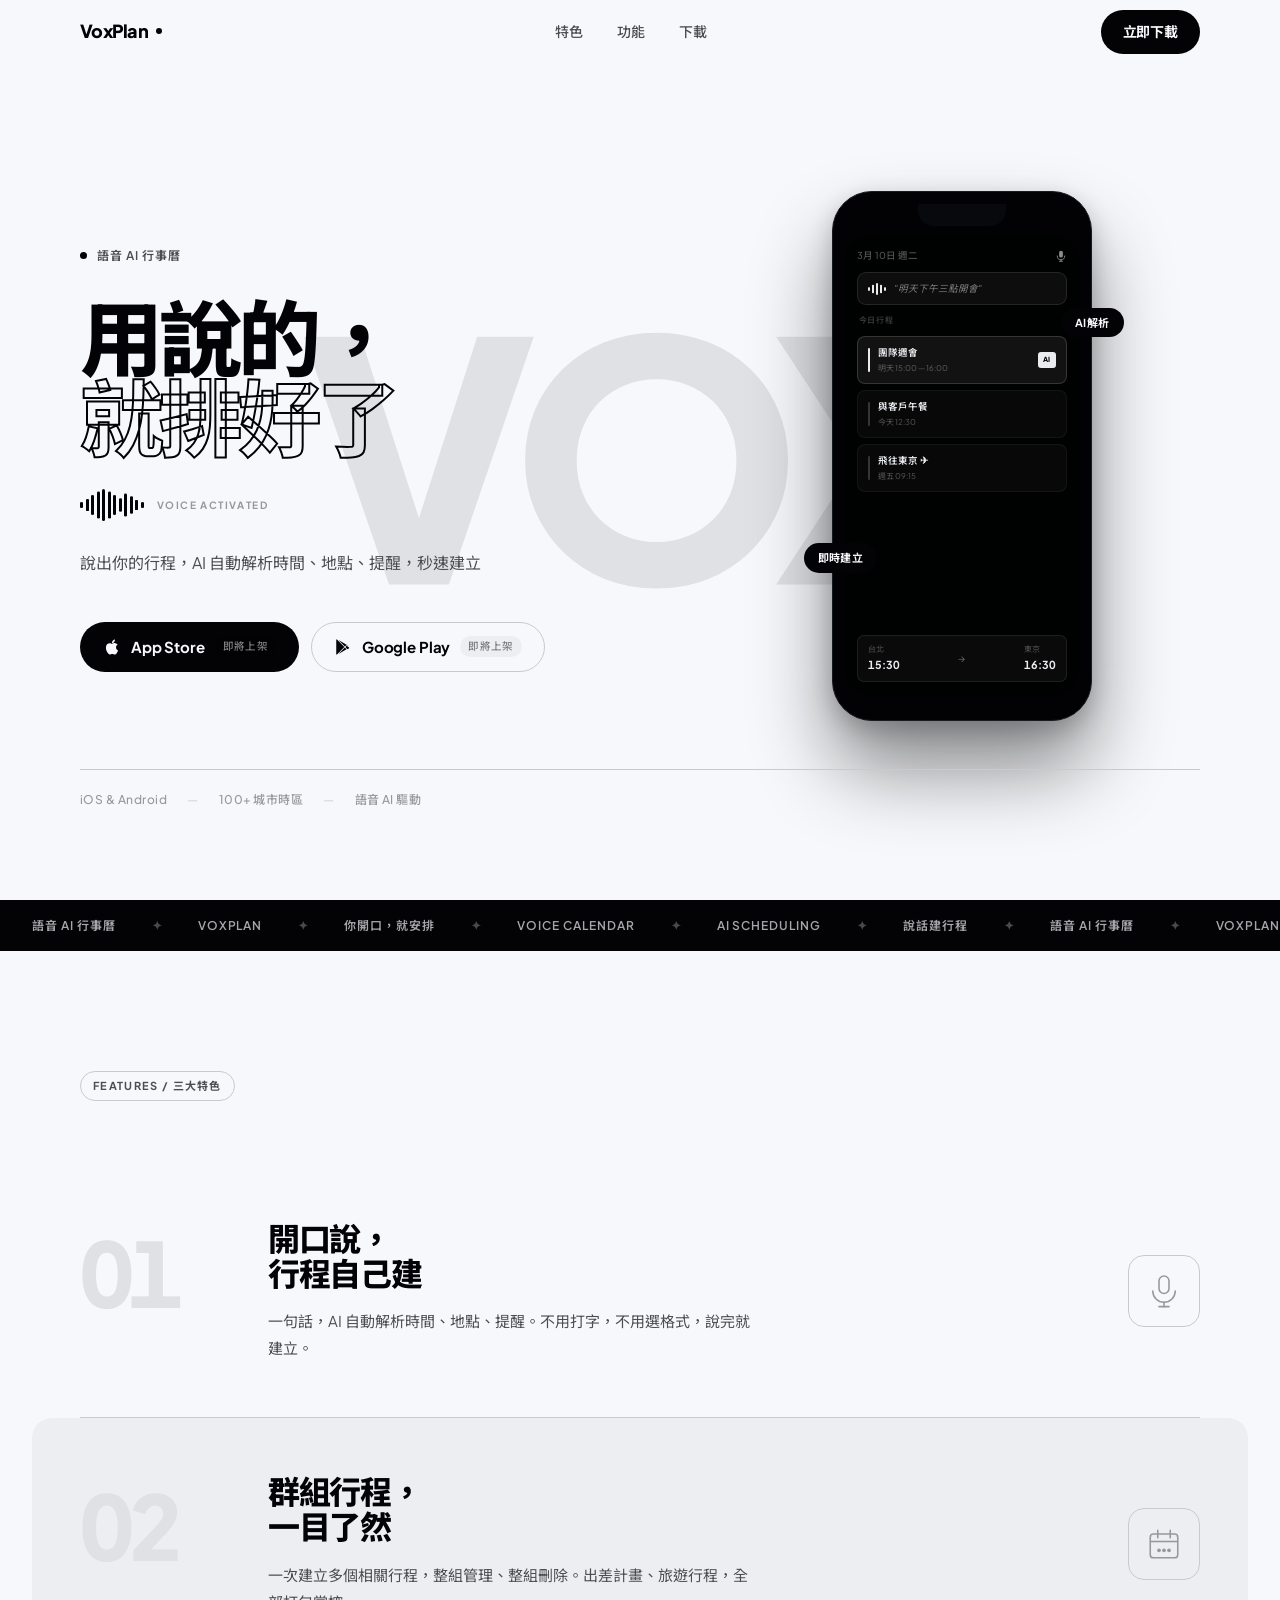
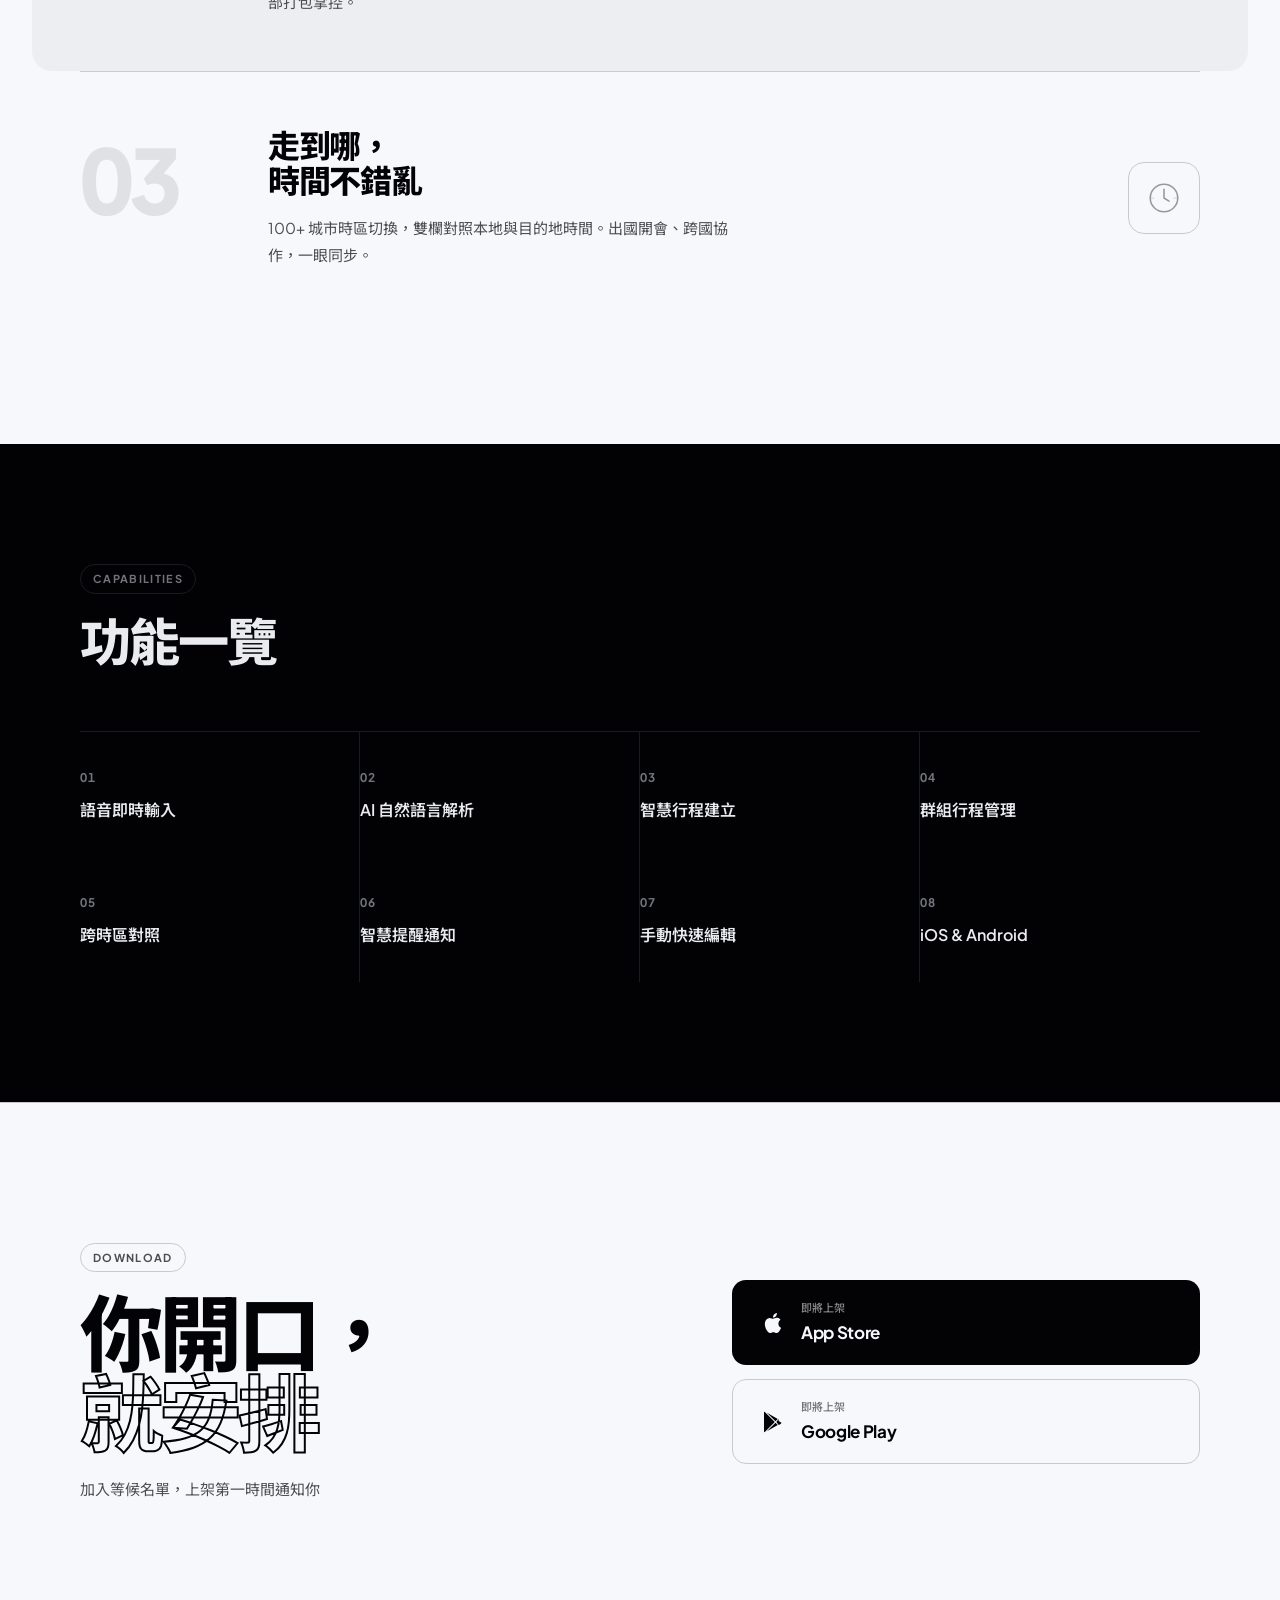
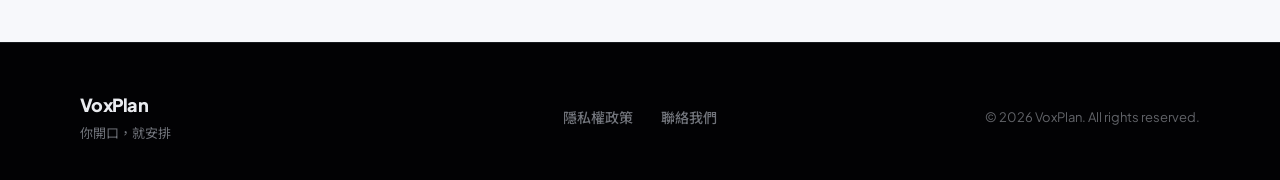
==== index.html @ ce0f4b5d "init: VoxPlan official website" ====
<!DOCTYPE html>
<html lang="zh-Hant">
<head>
  <meta charset="UTF-8">
  <meta name="viewport" content="width=device-width, initial-scale=1.0">
  <meta name="description" content="VoxPlan — 語音 AI 行事曆。說出你的行程，AI 自動解析時間、地點、提醒，秒速建立。支援群組行程管理與跨時區切換。">
  <meta name="keywords" content="AI 行事曆,語音行程,語音 AI,智能行事曆,說話建行程,時區行事曆,voice calendar app,AI calendar,speak to schedule,timezone calendar">
  <meta property="og:title" content="VoxPlan — 你開口，就安排">
  <meta property="og:description" content="說出你的行程，AI 自動解析、秒速建立">
  <meta property="og:type" content="website">
  <meta name="twitter:card" content="summary_large_image">
  <title>VoxPlan — 你開口，就安排</title>
  <link rel="preconnect" href="https://fonts.googleapis.com">
  <link rel="preconnect" href="https://fonts.gstatic.com" crossorigin>
  <link href="https://fonts.googleapis.com/css2?family=Plus+Jakarta+Sans:ital,wght@0,300;0,400;0,500;0,600;0,700;0,800;1,400&family=Noto+Sans+TC:wght@300;400;500;700;900&display=swap" rel="stylesheet">
  <link rel="stylesheet" href="css/style.css">
</head>
<body>

  <a href="#main-content" class="skip-link">跳至主要內容</a>

  <!-- Navigation -->
  <nav class="nav" id="nav" aria-label="主導航">
    <div class="nav__inner">
      <a href="#hero" class="nav__logo" aria-label="VoxPlan 首頁">
        <span class="nav__logo-text">VoxPlan</span>
        <span class="nav__logo-dot" aria-hidden="true"></span>
      </a>
      <ul class="nav__links" id="navLinks" role="list">
        <li><a href="#features" class="nav__link">特色</a></li>
        <li><a href="#overview" class="nav__link">功能</a></li>
        <li><a href="#download" class="nav__link">下載</a></li>
      </ul>
      <div class="nav__actions">
        <a href="#download" class="nav__cta">立即下載</a>
        <button class="nav__burger" id="navBurger" aria-label="開啟選單" aria-expanded="false" aria-controls="navLinks">
          <span></span><span></span>
        </button>
      </div>
    </div>
  </nav>

  <main id="main-content">

    <!-- ════════ HERO ════════ -->
    <section class="hero" id="hero">

      <!-- Oversized background text -->
      <p class="hero__bg-text" aria-hidden="true">VOX</p>

      <div class="hero__layout">

        <!-- Left column -->
        <div class="hero__left">
          <div class="hero__tag">
            <span class="hero__tag-pulse" aria-hidden="true"></span>
            語音 AI 行事曆
          </div>

          <h1 class="hero__headline">
            <span class="hero__hl-row">用說的，</span>
            <span class="hero__hl-row hero__hl-row--stroke">就排好了</span>
          </h1>

          <div class="hero__wave-row" aria-hidden="true">
            <div class="hero__wave">
              <span style="--h:.18"></span><span style="--h:.38"></span>
              <span style="--h:.62"></span><span style="--h:.85"></span>
              <span style="--h:1"></span><span style="--h:.85"></span>
              <span style="--h:.62"></span><span style="--h:.42"></span>
              <span style="--h:.72"></span><span style="--h:.55"></span>
              <span style="--h:.32"></span><span style="--h:.18"></span>
            </div>
            <span class="hero__wave-label">VOICE ACTIVATED</span>
          </div>

          <p class="hero__sub">說出你的行程，AI 自動解析時間、地點、提醒，秒速建立</p>

          <div class="hero__btns">
            <a href="#download" class="btn-dl btn-dl--fill">
              <svg width="18" height="18" viewBox="0 0 24 24" fill="currentColor" aria-hidden="true"><path d="M18.71 19.5c-.83 1.24-1.71 2.45-3.05 2.47-1.34.03-1.77-.79-3.29-.79-1.53 0-2 .77-3.27.82-1.31.05-2.3-1.32-3.14-2.53C4.25 17 2.94 12.45 4.7 9.39c.87-1.52 2.43-2.48 4.12-2.51 1.28-.02 2.5.87 3.29.87.78 0 2.26-1.07 3.8-.91.65.03 2.47.26 3.64 1.98-.09.06-2.17 1.28-2.15 3.81.03 3.02 2.65 4.03 2.68 4.04-.03.07-.42 1.44-1.38 2.83M13 3.5c.73-.83 1.94-1.46 2.94-1.5.13 1.17-.34 2.35-1.04 3.19-.69.85-1.83 1.51-2.95 1.42-.15-1.15.41-2.35 1.05-3.11z"/></svg>
              <span>App Store</span>
              <span class="btn-dl__soon">即將上架</span>
            </a>
            <a href="#download" class="btn-dl btn-dl--outline">
              <svg width="18" height="18" viewBox="0 0 24 24" fill="currentColor" aria-hidden="true"><path d="M3.609 1.814L13.792 12 3.61 22.186a.996.996 0 01-.61-.92V2.734a1 1 0 01.609-.92zm10.89 10.893l2.302 2.302-10.937 6.333 8.635-8.635zm3.199-1.67l1.984 1.149a1 1 0 010 1.728l-1.984 1.15L15.396 12l2.302-2.963zM5.864 2.658L16.8 8.99l-2.302 2.302-8.635-8.635z"/></svg>
              <span>Google Play</span>
              <span class="btn-dl__soon">即將上架</span>
            </a>
          </div>
        </div>

        <!-- Right column: Phone -->
        <div class="hero__right" aria-hidden="true">
          <div class="hero__phone-wrap">
            <div class="hero__phone">
              <div class="phone-notch"></div>
              <div class="phone-screen">
                <div class="app">
                  <div class="app__bar">
                    <span class="app__date">3月 10日 週二</span>
                    <span class="app__mic-icon">
                      <svg viewBox="0 0 16 16" fill="currentColor" width="12" height="12">
                        <rect x="5.5" y="1" width="5" height="9" rx="2.5"/>
                        <path d="M3 8a5 5 0 0010 0M8 13v2M6 15h4" stroke="currentColor" stroke-width="1.2" stroke-linecap="round" fill="none"/>
                      </svg>
                    </span>
                  </div>
                  <div class="app__voice">
                    <div class="app__mini-bars">
                      <span style="--h:.3"></span><span style="--h:.7"></span>
                      <span style="--h:1"></span><span style="--h:.7"></span>
                      <span style="--h:.3"></span>
                    </div>
                    <p class="app__transcript">"明天下午三點開會"</p>
                  </div>
                  <p class="app__section">今日行程</p>
                  <div class="app__events">
                    <div class="app__event app__event--active">
                      <div class="app__event-stripe"></div>
                      <div class="app__event-body">
                        <p class="app__event-name">團隊週會</p>
                        <p class="app__event-time">明天 15:00 — 16:00</p>
                      </div>
                      <span class="app__ai">AI</span>
                    </div>
                    <div class="app__event">
                      <div class="app__event-stripe app__event-stripe--dim"></div>
                      <div class="app__event-body">
                        <p class="app__event-name">與客戶午餐</p>
                        <p class="app__event-time">今天 12:30</p>
                      </div>
                    </div>
                    <div class="app__event">
                      <div class="app__event-stripe app__event-stripe--dim"></div>
                      <div class="app__event-body">
                        <p class="app__event-name">飛往東京 ✈</p>
                        <p class="app__event-time">週五 09:15</p>
                      </div>
                    </div>
                  </div>
                  <div class="app__tz">
                    <div class="app__tz-col">
                      <span class="app__tz-city">台北</span>
                      <span class="app__tz-time">15:30</span>
                    </div>
                    <span class="app__tz-sep">→</span>
                    <div class="app__tz-col">
                      <span class="app__tz-city">東京</span>
                      <span class="app__tz-time">16:30</span>
                    </div>
                  </div>
                </div>
              </div>
            </div>
            <!-- Floating label -->
            <div class="hero__float hero__float--1">AI解析</div>
            <div class="hero__float hero__float--2">即時建立</div>
          </div>
        </div>

      </div>

      <!-- Bottom info strip -->
      <div class="hero__strip">
        <span>iOS &amp; Android</span>
        <span class="hero__strip-div" aria-hidden="true">—</span>
        <span>100+ 城市時區</span>
        <span class="hero__strip-div" aria-hidden="true">—</span>
        <span>語音 AI 驅動</span>
      </div>

    </section>

    <!-- ════════ TICKER ════════ -->
    <div class="ticker" aria-hidden="true">
      <div class="ticker__track">
        <span>語音 AI 行事曆</span><span class="ticker__dot">✦</span>
        <span>VoxPlan</span><span class="ticker__dot">✦</span>
        <span>你開口，就安排</span><span class="ticker__dot">✦</span>
        <span>Voice Calendar</span><span class="ticker__dot">✦</span>
        <span>AI Scheduling</span><span class="ticker__dot">✦</span>
        <span>說話建行程</span><span class="ticker__dot">✦</span>
        <span>語音 AI 行事曆</span><span class="ticker__dot">✦</span>
        <span>VoxPlan</span><span class="ticker__dot">✦</span>
        <span>你開口，就安排</span><span class="ticker__dot">✦</span>
        <span>Voice Calendar</span><span class="ticker__dot">✦</span>
        <span>AI Scheduling</span><span class="ticker__dot">✦</span>
        <span>說話建行程</span><span class="ticker__dot">✦</span>
      </div>
    </div>

    <!-- ════════ FEATURES ════════ -->
    <section class="features" id="features">
      <div class="features__container">

        <div class="features__intro">
          <p class="label-tag">FEATURES / 三大特色</p>
        </div>

        <!-- Feature 01 -->
        <article class="feat" data-reveal>
          <div class="feat__num" aria-hidden="true">01</div>
          <div class="feat__content">
            <h3 class="feat__title">開口說，<br>行程自己建</h3>
            <p class="feat__desc">一句話，AI 自動解析時間、地點、提醒。不用打字，不用選格式，說完就建立。</p>
          </div>
          <div class="feat__visual" aria-hidden="true">
            <div class="feat__icon-wrap">
              <svg class="feat__icon" viewBox="0 0 64 64" fill="none">
                <rect x="24" y="8" width="16" height="28" rx="8" stroke="currentColor" stroke-width="2.5"/>
                <path d="M14 32c0 9.941 8.059 18 18 18s18-8.059 18-18" stroke="currentColor" stroke-width="2.5" stroke-linecap="round"/>
                <line x1="32" y1="50" x2="32" y2="57" stroke="currentColor" stroke-width="2.5" stroke-linecap="round"/>
                <line x1="24" y1="57" x2="40" y2="57" stroke="currentColor" stroke-width="2.5" stroke-linecap="round"/>
              </svg>
            </div>
          </div>
        </article>

        <div class="feat__divider" aria-hidden="true"></div>

        <!-- Feature 02 -->
        <article class="feat feat--alt" data-reveal>
          <div class="feat__num" aria-hidden="true">02</div>
          <div class="feat__content">
            <h3 class="feat__title">群組行程，<br>一目了然</h3>
            <p class="feat__desc">一次建立多個相關行程，整組管理、整組刪除。出差計畫、旅遊行程，全部打包掌控。</p>
          </div>
          <div class="feat__visual" aria-hidden="true">
            <div class="feat__icon-wrap">
              <svg class="feat__icon" viewBox="0 0 64 64" fill="none">
                <rect x="10" y="16" width="44" height="38" rx="5" stroke="currentColor" stroke-width="2.5"/>
                <path d="M10 28h44" stroke="currentColor" stroke-width="2.5"/>
                <path d="M22 10v12M42 10v12" stroke="currentColor" stroke-width="2.5" stroke-linecap="round"/>
                <circle cx="24" cy="42" r="3" fill="currentColor"/>
                <circle cx="32" cy="42" r="3" fill="currentColor"/>
                <circle cx="40" cy="42" r="3" fill="currentColor"/>
              </svg>
            </div>
          </div>
        </article>

        <div class="feat__divider" aria-hidden="true"></div>

        <!-- Feature 03 -->
        <article class="feat" data-reveal>
          <div class="feat__num" aria-hidden="true">03</div>
          <div class="feat__content">
            <h3 class="feat__title">走到哪，<br>時間不錯亂</h3>
            <p class="feat__desc">100+ 城市時區切換，雙欄對照本地與目的地時間。出國開會、跨國協作，一眼同步。</p>
          </div>
          <div class="feat__visual" aria-hidden="true">
            <div class="feat__icon-wrap">
              <svg class="feat__icon" viewBox="0 0 64 64" fill="none">
                <circle cx="32" cy="32" r="22" stroke="currentColor" stroke-width="2.5"/>
                <path d="M32 18v14l8 5" stroke="currentColor" stroke-width="2.5" stroke-linecap="round" stroke-linejoin="round"/>
                <path d="M10 32h6M48 32h6" stroke="currentColor" stroke-width="2" stroke-linecap="round" opacity="0.3"/>
              </svg>
            </div>
          </div>
        </article>

      </div>
    </section>

    <!-- ════════ OVERVIEW ════════ -->
    <section class="overview" id="overview">
      <div class="overview__container">
        <div class="overview__header">
          <p class="label-tag label-tag--light">CAPABILITIES</p>
          <h2 class="overview__title">功能一覽</h2>
        </div>
        <ul class="overview__grid" aria-label="VoxPlan 功能列表">
          <li class="ov-item" data-reveal>
            <span class="ov-item__num">01</span>
            <span class="ov-item__name">語音即時輸入</span>
          </li>
          <li class="ov-item" data-reveal>
            <span class="ov-item__num">02</span>
            <span class="ov-item__name">AI 自然語言解析</span>
          </li>
          <li class="ov-item" data-reveal>
            <span class="ov-item__num">03</span>
            <span class="ov-item__name">智慧行程建立</span>
          </li>
          <li class="ov-item" data-reveal>
            <span class="ov-item__num">04</span>
            <span class="ov-item__name">群組行程管理</span>
          </li>
          <li class="ov-item" data-reveal>
            <span class="ov-item__num">05</span>
            <span class="ov-item__name">跨時區對照</span>
          </li>
          <li class="ov-item" data-reveal>
            <span class="ov-item__num">06</span>
            <span class="ov-item__name">智慧提醒通知</span>
          </li>
          <li class="ov-item" data-reveal>
            <span class="ov-item__num">07</span>
            <span class="ov-item__name">手動快速編輯</span>
          </li>
          <li class="ov-item" data-reveal>
            <span class="ov-item__num">08</span>
            <span class="ov-item__name">iOS &amp; Android</span>
          </li>
        </ul>
      </div>
    </section>

    <!-- ════════ CTA / DOWNLOAD ════════ -->
    <section class="cta" id="download">
      <div class="cta__container">
        <div class="cta__headline-wrap">
          <p class="label-tag">DOWNLOAD</p>
          <h2 class="cta__headline">
            <span>你開口，</span>
            <span class="cta__headline--stroke">就安排</span>
          </h2>
          <p class="cta__sub">加入等候名單，上架第一時間通知你</p>
        </div>
        <div class="cta__actions">
          <a href="#" class="btn-store btn-store--black js-coming-soon" aria-label="App Store — 即將上架">
            <svg width="24" height="24" viewBox="0 0 24 24" fill="currentColor" aria-hidden="true"><path d="M18.71 19.5c-.83 1.24-1.71 2.45-3.05 2.47-1.34.03-1.77-.79-3.29-.79-1.53 0-2 .77-3.27.82-1.31.05-2.3-1.32-3.14-2.53C4.25 17 2.94 12.45 4.7 9.39c.87-1.52 2.43-2.48 4.12-2.51 1.28-.02 2.5.87 3.29.87.78 0 2.26-1.07 3.8-.91.65.03 2.47.26 3.64 1.98-.09.06-2.17 1.28-2.15 3.81.03 3.02 2.65 4.03 2.68 4.04-.03.07-.42 1.44-1.38 2.83M13 3.5c.73-.83 1.94-1.46 2.94-1.5.13 1.17-.34 2.35-1.04 3.19-.69.85-1.83 1.51-2.95 1.42-.15-1.15.41-2.35 1.05-3.11z"/></svg>
            <div>
              <div class="btn-store__sub">即將上架</div>
              <div class="btn-store__main">App Store</div>
            </div>
          </a>
          <a href="#" class="btn-store btn-store--outline js-coming-soon" aria-label="Google Play — 即將上架">
            <svg width="24" height="24" viewBox="0 0 24 24" fill="currentColor" aria-hidden="true"><path d="M3.609 1.814L13.792 12 3.61 22.186a.996.996 0 01-.61-.92V2.734a1 1 0 01.609-.92zm10.89 10.893l2.302 2.302-10.937 6.333 8.635-8.635zm3.199-1.67l1.984 1.149a1 1 0 010 1.728l-1.984 1.15L15.396 12l2.302-2.963zM5.864 2.658L16.8 8.99l-2.302 2.302-8.635-8.635z"/></svg>
            <div>
              <div class="btn-store__sub">即將上架</div>
              <div class="btn-store__main">Google Play</div>
            </div>
          </a>
        </div>
      </div>
    </section>

  </main>

  <!-- Footer -->
  <footer class="footer">
    <div class="footer__inner">
      <div class="footer__brand">
        <span class="footer__logo">VoxPlan</span>
        <span class="footer__tagline">你開口，就安排</span>
      </div>
      <nav class="footer__nav" aria-label="頁尾導覽">
        <a href="privacy.html">隱私權政策</a>
        <a href="mailto:enghuang100@gmail.com">聯絡我們</a>
      </nav>
      <p class="footer__copy">© 2026 VoxPlan. All rights reserved.</p>
    </div>
  </footer>

  <script src="js/main.js"></script>
</body>
</html>
---- css/style.css ----
/* ============================================================
   VoxPlan — style.css
   Direction: Black & White Editorial — Raw typographic impact
   Fonts: Plus Jakarta Sans + Noto Sans TC
   ============================================================ */

/* === RESET === */
*, *::before, *::after { box-sizing: border-box; margin: 0; padding: 0; }

/* === TOKENS === */
:root {
  --ink:        oklch(10% 0.008 265);
  --ink-muted:  oklch(42% 0.008 265);
  --ink-faint:  oklch(68% 0.006 265);
  --paper:      oklch(98% 0.004 265);
  --paper-2:    oklch(95% 0.005 265);
  --paper-3:    oklch(91% 0.006 265);
  --rule:       oklch(84% 0.006 265);

  /* Inverse (dark sections) */
  --dark:       oklch(9% 0.010 265);
  --dark-2:     oklch(14% 0.010 265);
  --dark-rule:  oklch(22% 0.010 265);
  --on-dark:    oklch(94% 0.005 265);
  --on-dark-m:  oklch(56% 0.010 265);

  --font: 'Plus Jakarta Sans', 'Noto Sans TC', -apple-system, sans-serif;
  --ease-out: cubic-bezier(0.16, 1, 0.3, 1);
  --ease-io:  cubic-bezier(0.65, 0, 0.35, 1);
  --container: 1120px;
}

/* === BASE === */
html { scroll-behavior: smooth; -webkit-text-size-adjust: 100%; }

body {
  font-family: var(--font);
  background: var(--paper);
  color: var(--ink);
  line-height: 1.6;
  overflow-x: hidden;
  -webkit-font-smoothing: antialiased;
}

/* === SKIP LINK === */
.skip-link {
  position: absolute; top: -100%; left: 16px; z-index: 9999;
  background: var(--ink); color: var(--paper);
  padding: 10px 20px; border-radius: 4px;
  font-size: .875rem; font-weight: 600; text-decoration: none;
  transition: top .2s var(--ease-out);
}
.skip-link:focus { top: 16px; }

:focus-visible { outline: 2px solid var(--ink); outline-offset: 3px; border-radius: 2px; }

/* === LABEL TAG === */
.label-tag {
  display: inline-block;
  font-size: .6875rem;
  font-weight: 700;
  letter-spacing: .12em;
  text-transform: uppercase;
  color: var(--ink-muted);
  border: 1px solid var(--rule);
  padding: 5px 12px;
  border-radius: 100px;
}
.label-tag--light {
  color: var(--on-dark-m);
  border-color: var(--dark-rule);
}

/* ════════════════════════════════════
   NAV
   ════════════════════════════════════ */
.nav {
  position: fixed;
  inset: 0 0 auto 0;
  z-index: 100;
  height: 64px;
  display: flex;
  align-items: center;
  padding: 0 40px;
  background: color-mix(in oklch, var(--paper) 92%, transparent);
  backdrop-filter: blur(16px);
  -webkit-backdrop-filter: blur(16px);
  border-bottom: 1px solid transparent;
  transition: border-color .3s var(--ease-out);
}
.nav.scrolled { border-bottom-color: var(--rule); }

.nav__inner {
  max-width: var(--container);
  width: 100%; margin: 0 auto;
  display: flex;
  align-items: center;
  justify-content: space-between;
}

.nav__logo {
  display: flex; align-items: center; gap: 8px;
  text-decoration: none;
}
.nav__logo-text {
  font-size: 1.125rem;
  font-weight: 800;
  letter-spacing: -.04em;
  color: var(--ink);
}
.nav__logo-dot {
  width: 6px; height: 6px;
  border-radius: 50%;
  background: var(--ink);
  animation: blink 2.8s var(--ease-io) infinite;
}
@keyframes blink {
  0%,100% { opacity: 1; transform: scale(1); }
  50%      { opacity: .3; transform: scale(.6); }
}

.nav__links {
  display: flex; list-style: none; gap: 2px;
}
.nav__link {
  font-size: .875rem; font-weight: 500;
  color: var(--ink-muted);
  text-decoration: none;
  padding: 8px 16px; min-height: 44px;
  display: flex; align-items: center;
  border-radius: 100px;
  transition: color .15s, background .15s;
}
.nav__link:hover { color: var(--ink); background: var(--paper-2); }

.nav__actions { display: flex; align-items: center; gap: 10px; }

.nav__cta {
  font-size: .875rem; font-weight: 700;
  color: var(--paper); background: var(--ink);
  text-decoration: none;
  padding: 10px 22px; min-height: 44px;
  display: flex; align-items: center;
  border-radius: 100px;
  transition: opacity .15s, transform .15s var(--ease-out);
  letter-spacing: -.01em;
}
.nav__cta:hover { opacity: .8; transform: translateY(-1px); }

.nav__burger {
  display: none;
  flex-direction: column; gap: 6px;
  background: none; border: none; cursor: pointer;
  padding: 10px; min-width: 44px; min-height: 44px;
  align-items: center; justify-content: center;
  border-radius: 8px;
}
.nav__burger span {
  display: block;
  width: 22px; height: 1.5px;
  background: var(--ink); border-radius: 2px;
  transition: transform .3s var(--ease-out), opacity .2s;
}
.nav__burger.open span:nth-child(1) { transform: translateY(3.75px) rotate(45deg); }
.nav__burger.open span:nth-child(2) { transform: translateY(-3.75px) rotate(-45deg); }

/* ════════════════════════════════════
   HERO
   ════════════════════════════════════ */
.hero {
  min-height: 100svh;
  padding: 120px 40px 0;
  background: var(--paper);
  position: relative;
  overflow: hidden;
  display: flex;
  flex-direction: column;
  justify-content: center;
}

/* Oversized BG text */
.hero__bg-text {
  position: absolute;
  top: 50%; left: 50%;
  transform: translate(-50%, -50%);
  font-size: clamp(180px, 26vw, 340px);
  font-weight: 800;
  letter-spacing: -.06em;
  color: var(--paper-3);
  pointer-events: none;
  user-select: none;
  line-height: 1;
  white-space: nowrap;
}

.hero__layout {
  max-width: var(--container);
  width: 100%; margin: 0 auto;
  display: grid;
  grid-template-columns: 55fr 45fr;
  gap: 60px;
  align-items: center;
  position: relative;
  z-index: 1;
}

/* Left */
.hero__tag {
  display: inline-flex; align-items: center; gap: 10px;
  font-size: .75rem; font-weight: 600;
  letter-spacing: .08em; text-transform: uppercase;
  color: var(--ink-muted);
  margin-bottom: 32px;
}
.hero__tag-pulse {
  width: 7px; height: 7px; border-radius: 50%;
  background: var(--ink);
  animation: blink 2.4s var(--ease-io) infinite;
}

.hero__headline {
  display: flex;
  flex-direction: column;
  font-size: clamp(3.5rem, 6.5vw, 7rem);
  font-weight: 800;
  letter-spacing: -.05em;
  line-height: .96;
  margin-bottom: 32px;
}

.hero__hl-row { display: block; color: var(--ink); }
.hero__hl-row--stroke {
  color: transparent;
  -webkit-text-stroke: 2px var(--ink);
}

.hero__wave-row {
  display: flex; align-items: center; gap: 14px;
  margin-bottom: 28px;
}
.hero__wave {
  display: flex; align-items: center; gap: 3px;
  height: 32px;
}
.hero__wave span {
  display: block;
  width: 2.5px; height: 32px;
  background: var(--ink);
  border-radius: 100px;
  transform: scaleY(var(--h, .3));
  animation: wavePulse 1.8s var(--ease-io) infinite;
  animation-delay: calc(var(--h, 0) * 150ms + var(--i, 0) * 60ms);
}
@keyframes wavePulse {
  0%,100% { transform: scaleY(var(--h, .3)); opacity: .35; }
  50%      { transform: scaleY(1);           opacity: 1;   }
}
.hero__wave-label {
  font-size: .625rem; font-weight: 700;
  letter-spacing: .14em; text-transform: uppercase;
  color: var(--ink-faint);
  white-space: nowrap;
}

.hero__sub {
  font-size: 1rem; line-height: 1.8;
  color: var(--ink-muted);
  max-width: 38ch;
  margin-bottom: 44px;
}

.hero__btns { display: flex; flex-wrap: wrap; gap: 12px; }

/* Download buttons (hero) */
.btn-dl {
  display: inline-flex; align-items: center; gap: 10px;
  text-decoration: none;
  font-weight: 700; font-size: .9375rem;
  padding: 12px 22px; min-height: 50px;
  border-radius: 100px;
  border: 1.5px solid transparent;
  transition: transform .15s var(--ease-out), opacity .15s;
  letter-spacing: -.01em;
}
.btn-dl--fill {
  background: var(--ink); color: var(--paper);
}
.btn-dl--fill:hover { opacity: .82; transform: translateY(-2px); }
.btn-dl--outline {
  background: transparent; color: var(--ink);
  border-color: var(--rule);
}
.btn-dl--outline:hover { background: var(--paper-2); transform: translateY(-2px); }
.btn-dl__soon {
  font-size: .6563rem; font-weight: 500;
  opacity: .5; letter-spacing: .03em;
  background: oklch(0 0 0 / .08);
  padding: 2px 8px; border-radius: 100px;
}

/* Right: Phone */
.hero__right {
  display: flex; justify-content: center; align-items: center;
}
.hero__phone-wrap {
  position: relative;
  display: inline-flex;
  animation: floatPhone 5s var(--ease-io) infinite alternate;
}
@keyframes floatPhone {
  from { transform: translateY(0) rotate(2deg); }
  to   { transform: translateY(-14px) rotate(3.5deg); }
}
.hero__phone {
  width: 260px; height: 530px;
  background: var(--dark);
  border-radius: 40px;
  padding: 12px;
  border: 1px solid var(--dark-rule);
  box-shadow:
    0 48px 80px oklch(0% 0 0 / .45),
    0 8px 24px oklch(0% 0 0 / .2);
}
.phone-notch {
  width: 88px; height: 22px;
  background: var(--dark-2);
  border-radius: 0 0 16px 16px;
  margin: 0 auto 8px;
}
.phone-screen {
  background: oklch(6% 0.008 265);
  border-radius: 28px;
  height: calc(100% - 42px);
  overflow: hidden;
}

/* App UI */
.app {
  padding: 14px 12px;
  display: flex; flex-direction: column; gap: 9px;
  height: 100%;
}
.app__bar {
  display: flex; justify-content: space-between; align-items: center;
}
.app__date { font-size: .5938rem; color: oklch(94% .005 265 / .35); font-weight: 500; }
.app__mic-icon { color: var(--on-dark); opacity: .6; display: flex; }

.app__voice {
  background: oklch(100% 0 0 / .05);
  border: 1px solid oklch(100% 0 0 / .1);
  border-radius: 9px;
  padding: 8px 10px;
  display: flex; align-items: center; gap: 8px;
}
.app__mini-bars {
  display: flex; align-items: center; gap: 2px;
  flex-shrink: 0;
}
.app__mini-bars span {
  display: block; width: 2px; height: 12px; border-radius: 2px;
  background: var(--on-dark);
  transform: scaleY(var(--h, .3));
  animation: wavePulse 1.8s var(--ease-io) infinite;
  animation-delay: calc(var(--h, 0) * 160ms);
}
.app__transcript { font-size: .5938rem; color: oklch(94% .005 265 / .5); font-style: italic; }

.app__section {
  font-size: .5rem; font-weight: 700;
  letter-spacing: .1em; text-transform: uppercase;
  color: oklch(94% .005 265 / .22);
  padding-left: 2px;
}
.app__events { display: flex; flex-direction: column; gap: 6px; flex: 1; }
.app__event {
  display: flex; align-items: center; gap: 8px;
  background: oklch(100% 0 0 / .03);
  border: 1px solid oklch(100% 0 0 / .05);
  border-radius: 8px;
  padding: 8px 10px;
}
.app__event--active {
  background: oklch(100% 0 0 / .07);
  border-color: oklch(100% 0 0 / .15);
}
.app__event-stripe { width: 2px; height: 24px; background: var(--on-dark); border-radius: 2px; flex-shrink: 0; }
.app__event-stripe--dim { background: oklch(94% 0 0 / .2); }
.app__event-body { flex: 1; min-width: 0; }
.app__event-name { font-size: .5938rem; font-weight: 600; color: var(--on-dark); margin-bottom: 2px; white-space: nowrap; overflow: hidden; text-overflow: ellipsis; }
.app__event-time { font-size: .5rem; color: oklch(94% .005 265 / .35); }
.app__ai { font-size: .4375rem; font-weight: 900; background: var(--on-dark); color: var(--dark); padding: 2px 5px; border-radius: 3px; letter-spacing: .05em; flex-shrink: 0; }

.app__tz {
  display: flex; align-items: center; justify-content: space-between;
  background: oklch(100% 0 0 / .04);
  border: 1px solid oklch(100% 0 0 / .08);
  border-radius: 7px;
  padding: 7px 10px;
}
.app__tz-col { display: flex; flex-direction: column; gap: 1px; }
.app__tz-city { font-size: .5rem; color: oklch(94% .005 265 / .32); }
.app__tz-time { font-size: .6875rem; font-weight: 700; color: var(--on-dark); font-variant-numeric: tabular-nums; }
.app__tz-sep { font-size: .625rem; color: var(--on-dark); opacity: .4; }

/* Floating labels */
.hero__float {
  position: absolute;
  font-size: .6875rem; font-weight: 700;
  letter-spacing: .04em;
  background: var(--ink); color: var(--paper);
  padding: 6px 14px; border-radius: 100px;
  white-space: nowrap;
}
.hero__float--1 { top: 22%; right: -32px; }
.hero__float--2 { bottom: 28%; left: -28px; }

/* Hero strip */
.hero__strip {
  display: flex; align-items: center; gap: 20px;
  padding: 20px 0;
  margin-top: 48px;
  border-top: 1px solid var(--rule);
  font-size: .75rem; font-weight: 500;
  color: var(--ink-faint);
  letter-spacing: .04em;
  max-width: var(--container);
  width: 100%; margin-left: auto; margin-right: auto;
  position: relative; z-index: 1;
}
.hero__strip-div { opacity: .35; }

/* ════════════════════════════════════
   TICKER
   ════════════════════════════════════ */
.ticker {
  overflow: hidden;
  background: var(--ink);
  padding: 16px 0;
}
.ticker__track {
  display: flex;
  width: max-content;
  align-items: center;
  gap: 0;
  animation: ticker 24s linear infinite;
}
@keyframes ticker {
  from { transform: translateX(0); }
  to   { transform: translateX(-50%); }
}
.ticker__track span {
  font-size: .75rem; font-weight: 600;
  color: var(--on-dark);
  white-space: nowrap;
  padding: 0 32px;
  letter-spacing: .08em;
  text-transform: uppercase;
  opacity: .7;
}
.ticker__dot { color: var(--on-dark) !important; opacity: .3 !important; padding: 0 4px !important; letter-spacing: 0 !important; }

/* ════════════════════════════════════
   FEATURES
   ════════════════════════════════════ */
.features {
  background: var(--paper);
  padding: 120px 40px;
}
.features__container {
  max-width: var(--container);
  margin: 0 auto;
}
.features__intro { margin-bottom: 64px; }

/* Feature row */
.feat {
  display: grid;
  grid-template-columns: 140px 1fr 120px;
  gap: 0 48px;
  padding: 56px 0;
  align-items: center;
  opacity: 0;
  transform: translateY(24px);
  transition: opacity .65s var(--ease-out), transform .65s var(--ease-out);
}
.feat.revealed { opacity: 1; transform: translateY(0); }

.feat--alt {
  background: var(--paper-2);
  border-radius: 20px;
  padding: 56px 48px;
  margin: 0 -48px;
}

.feat__num {
  font-size: clamp(4rem, 7vw, 7.5rem);
  font-weight: 800;
  letter-spacing: -.06em;
  line-height: 1;
  color: var(--paper-3);
  align-self: flex-start;
  padding-top: 6px;
  transition: color .3s var(--ease-out);
  font-variant-numeric: tabular-nums;
}
.feat:hover .feat__num { color: var(--rule); }

.feat__title {
  font-size: clamp(1.5rem, 2.5vw, 2.25rem);
  font-weight: 800;
  letter-spacing: -.04em;
  line-height: 1.1;
  color: var(--ink);
  margin-bottom: 16px;
}
.feat__desc {
  font-size: .9375rem;
  color: var(--ink-muted);
  line-height: 1.8;
  max-width: 44ch;
}

.feat__visual { display: flex; justify-content: flex-end; }
.feat__icon-wrap {
  width: 72px; height: 72px;
  border: 1.5px solid var(--rule);
  border-radius: 16px;
  display: flex; align-items: center; justify-content: center;
  color: var(--ink-faint);
  transition: border-color .3s, color .3s, transform .3s var(--ease-out);
}
.feat:hover .feat__icon-wrap {
  border-color: var(--ink);
  color: var(--ink);
  transform: rotate(-4deg) scale(1.08);
}
.feat__icon { width: 40px; height: 40px; }

.feat__divider {
  height: 1px;
  background: var(--rule);
}

/* ════════════════════════════════════
   OVERVIEW
   ════════════════════════════════════ */
.overview {
  background: var(--dark);
  padding: 120px 40px;
}
.overview__container {
  max-width: var(--container);
  margin: 0 auto;
}
.overview__header { margin-bottom: 64px; }
.overview__title {
  font-size: clamp(2rem, 4vw, 3.5rem);
  font-weight: 800;
  letter-spacing: -.04em;
  color: var(--on-dark);
  margin-top: 20px;
  line-height: 1.05;
}

.overview__grid {
  list-style: none;
  display: grid;
  grid-template-columns: repeat(4, 1fr);
  border-top: 1px solid var(--dark-rule);
}
.ov-item {
  display: flex; flex-direction: column; gap: 12px;
  padding: 36px 28px 36px 0;
  border-right: 1px solid var(--dark-rule);
  opacity: 0;
  transform: translateY(14px);
  transition: opacity .5s var(--ease-out), transform .5s var(--ease-out);
}
.ov-item:nth-child(4n) { border-right: none; }
.ov-item.revealed { opacity: 1; transform: translateY(0); }

.ov-item__num {
  font-size: .75rem; font-weight: 700;
  letter-spacing: .06em; font-variant-numeric: tabular-nums;
  color: var(--on-dark-m);
}
.ov-item__name {
  font-size: 1rem; font-weight: 600;
  color: var(--on-dark);
  line-height: 1.35;
}

/* ════════════════════════════════════
   CTA
   ════════════════════════════════════ */
.cta {
  background: var(--paper);
  padding: 140px 40px;
  border-top: 1px solid var(--rule);
}
.cta__container {
  max-width: var(--container);
  margin: 0 auto;
  display: grid;
  grid-template-columns: 55fr 45fr;
  gap: 80px;
  align-items: center;
}
.cta__headline {
  display: flex; flex-direction: column;
  font-size: clamp(3.5rem, 6.5vw, 7rem);
  font-weight: 800;
  letter-spacing: -.05em;
  line-height: .96;
  margin: 20px 0 24px;
}
.cta__headline span { display: block; color: var(--ink); }
.cta__headline--stroke {
  color: transparent !important;
  -webkit-text-stroke: 2px var(--ink);
}
.cta__sub { font-size: .9375rem; color: var(--ink-muted); line-height: 1.7; }

.cta__actions { display: flex; flex-direction: column; gap: 14px; }

/* Store buttons (CTA) */
.btn-store {
  display: flex; align-items: center; gap: 16px;
  text-decoration: none;
  padding: 18px 28px;
  border-radius: 14px;
  border: 1.5px solid transparent;
  transition: transform .15s var(--ease-out), opacity .15s;
  min-width: 220px;
}
.btn-store--black {
  background: var(--ink); color: var(--paper);
}
.btn-store--black:hover { opacity: .82; transform: translateY(-2px); }
.btn-store--outline {
  background: transparent; color: var(--ink);
  border-color: var(--rule);
}
.btn-store--outline:hover { background: var(--paper-2); transform: translateY(-2px); }

.btn-store__sub { font-size: .6875rem; opacity: .55; font-weight: 500; }
.btn-store__main { font-size: 1.0625rem; font-weight: 700; letter-spacing: -.02em; margin-top: 2px; }

/* ════════════════════════════════════
   FOOTER
   ════════════════════════════════════ */
.footer {
  background: var(--dark);
  border-top: 1px solid var(--dark-rule);
  padding: 48px 40px 36px;
}
.footer__inner {
  max-width: var(--container);
  margin: 0 auto;
  display: grid;
  grid-template-columns: 1fr auto 1fr;
  align-items: center;
  gap: 24px;
}
.footer__brand { display: flex; flex-direction: column; gap: 4px; }
.footer__logo {
  font-size: 1.125rem; font-weight: 800;
  letter-spacing: -.04em; color: var(--on-dark);
}
.footer__tagline { font-size: .8125rem; color: var(--on-dark-m); }

.footer__nav {
  display: flex; gap: 28px;
  justify-content: center;
}
.footer__nav a {
  font-size: .875rem; font-weight: 500;
  color: var(--on-dark-m);
  text-decoration: none;
  transition: color .15s;
}
.footer__nav a:hover { color: var(--on-dark); }

.footer__copy {
  font-size: .8125rem;
  color: oklch(50% .008 265);
  text-align: right;
}

/* ════════════════════════════════════
   RESPONSIVE — Tablet ≤900px
   ════════════════════════════════════ */
@media (max-width: 900px) {
  .hero { padding: 110px 28px 0; }

  .hero__layout {
    grid-template-columns: 1fr;
    gap: 48px;
    text-align: center;
  }
  .hero__right { order: -1; }
  .hero__tag, .hero__sub { margin-left: auto; margin-right: auto; }
  .hero__headline { align-items: center; }
  .hero__wave-row, .hero__btns { justify-content: center; }
  .hero__bg-text { font-size: clamp(120px, 22vw, 200px); }

  .feat--alt { margin: 0; padding: 48px 0; background: transparent; border-radius: 0; }
  .feat, .feat--alt { grid-template-columns: 100px 1fr; gap: 0 28px; padding: 44px 0; }
  .feat__visual { display: none; }
  .feat__num { font-size: 3rem; }

  .overview__grid { grid-template-columns: repeat(2, 1fr); }
  .ov-item:nth-child(4n) { border-right: 1px solid var(--dark-rule); }
  .ov-item:nth-child(2n) { border-right: none; }
  .ov-item:nth-child(n+3) { border-top: 1px solid var(--dark-rule); padding-top: 36px; }

  .cta__container { grid-template-columns: 1fr; gap: 40px; }
  .cta__actions { flex-direction: row; flex-wrap: wrap; }

  .footer__inner { grid-template-columns: 1fr; gap: 20px; }
  .footer__nav { justify-content: flex-start; }
  .footer__copy { text-align: left; }
}

/* ════════════════════════════════════
   RESPONSIVE — Mobile ≤540px
   ════════════════════════════════════ */
@media (max-width: 540px) {
  .nav { padding: 0 20px; }
  .nav__links {
    display: none;
    flex-direction: column;
    position: absolute;
    top: 64px; inset-inline: 0;
    background: color-mix(in oklch, var(--paper) 98%, transparent);
    backdrop-filter: blur(20px);
    -webkit-backdrop-filter: blur(20px);
    border-bottom: 1px solid var(--rule);
    padding: 10px 16px 20px;
    z-index: 99;
    gap: 2px;
  }
  .nav__links.open { display: flex; }
  .nav__link { font-size: 1rem; min-height: 48px; border-radius: 8px; color: var(--ink); }
  .nav__burger { display: flex; }
  .nav__cta { display: none; }

  .hero { padding: 100px 20px 0; }
  .hero__bg-text { font-size: 120px; }
  .hero__strip { padding: 16px 0; font-size: .6875rem; gap: 14px; flex-wrap: wrap; }

  .features { padding: 80px 20px; }
  .feat, .feat--alt { grid-template-columns: 1fr; gap: 16px; padding: 36px 0; }
  .feat__num { font-size: 2.5rem; }

  .overview { padding: 80px 20px; }
  .overview__grid { grid-template-columns: 1fr; }
  .ov-item { border-right: none !important; padding-right: 0; }
  .ov-item:not(:first-child) { border-top: 1px solid var(--dark-rule); padding-top: 28px; }
  .ov-item { padding-bottom: 28px; }

  .cta { padding: 80px 20px; }
  .cta__actions { flex-direction: column; }
  .btn-store { justify-content: center; }

  .footer { padding: 40px 20px 28px; }

  .hero__float { display: none; }
}

/* ════════════════════════════════════
   REDUCED MOTION
   ════════════════════════════════════ */
@media (prefers-reduced-motion: reduce) {
  .hero__wave span,
  .app__mini-bars span,
  .hero__bg-text,
  .hero__phone-wrap,
  .hero__tag-pulse,
  .nav__logo-dot,
  .ticker__track { animation: none !important; }

  .hero__wave span { transform: scaleY(.5); opacity: .5; }
  .app__mini-bars span { transform: scaleY(.5); opacity: .5; }

  .feat, .ov-item { opacity: 1; transform: none; transition: none; }

  html { scroll-behavior: auto; }
}
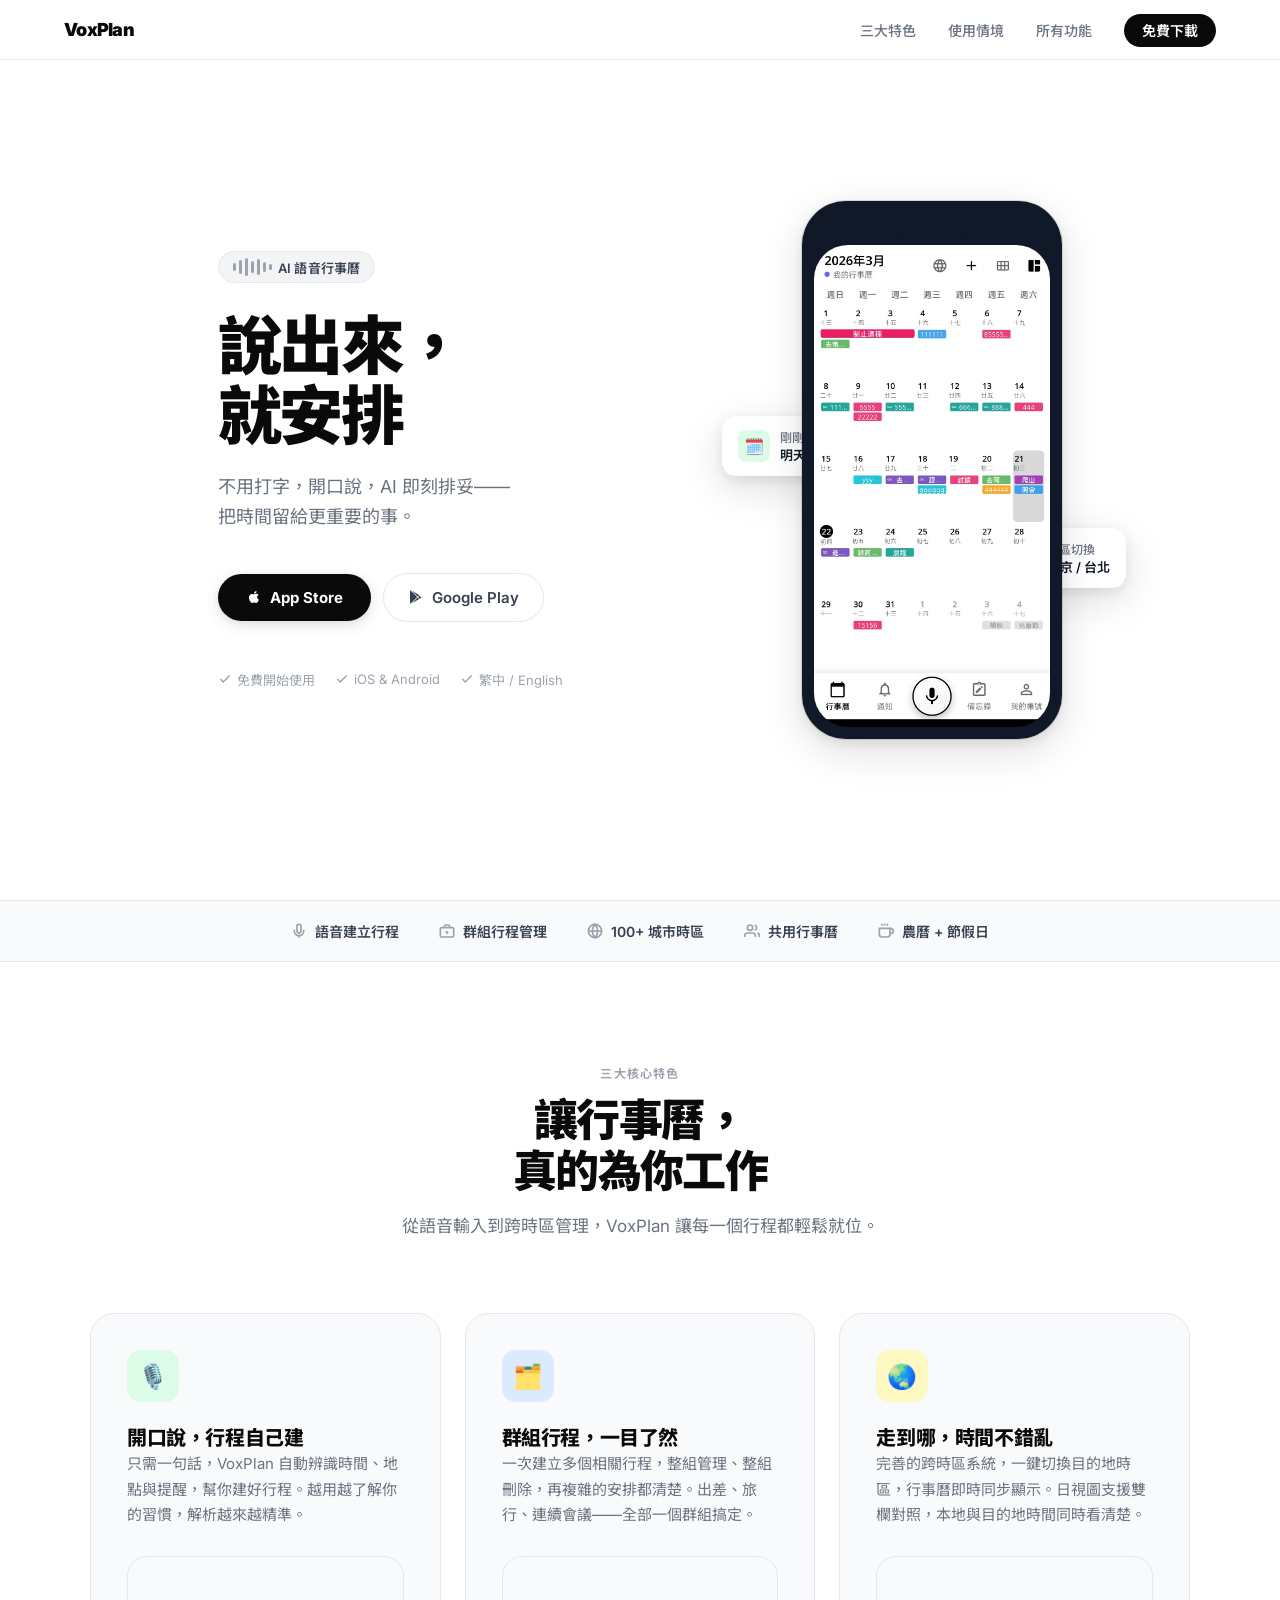
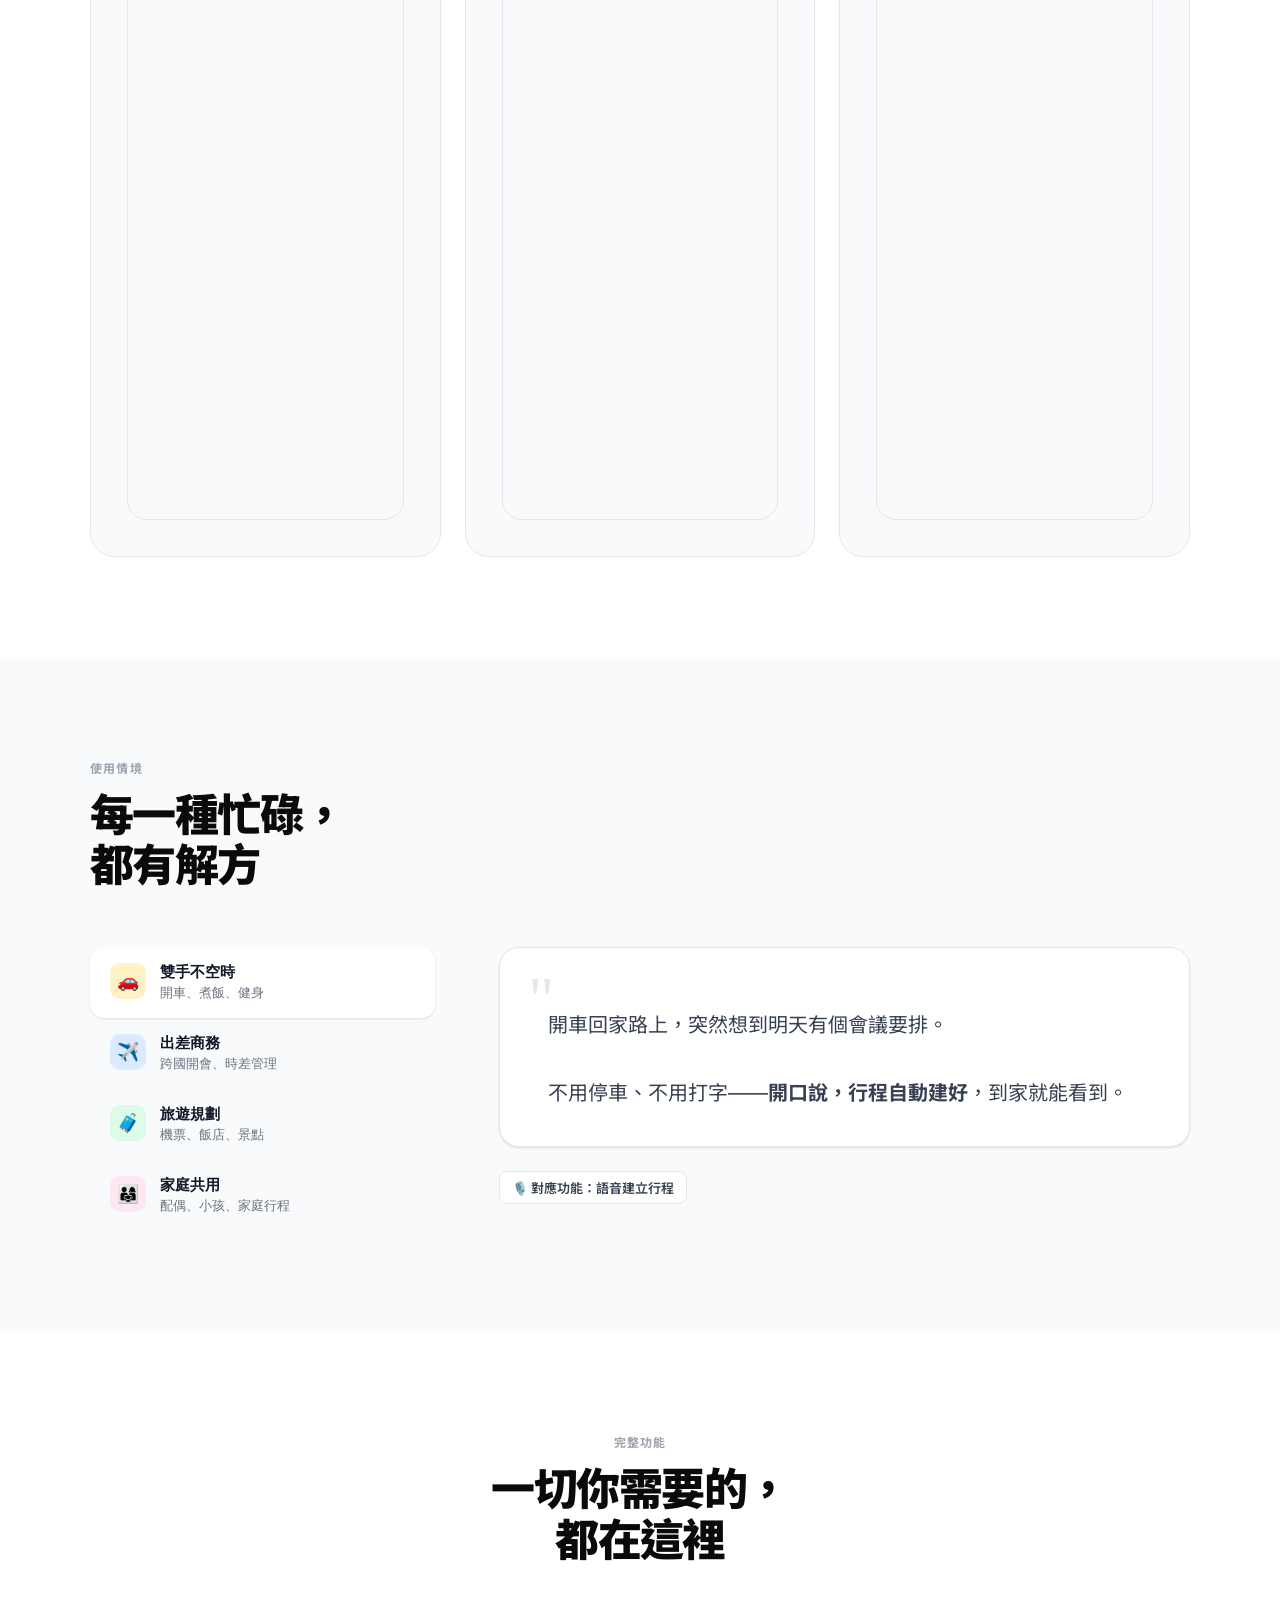
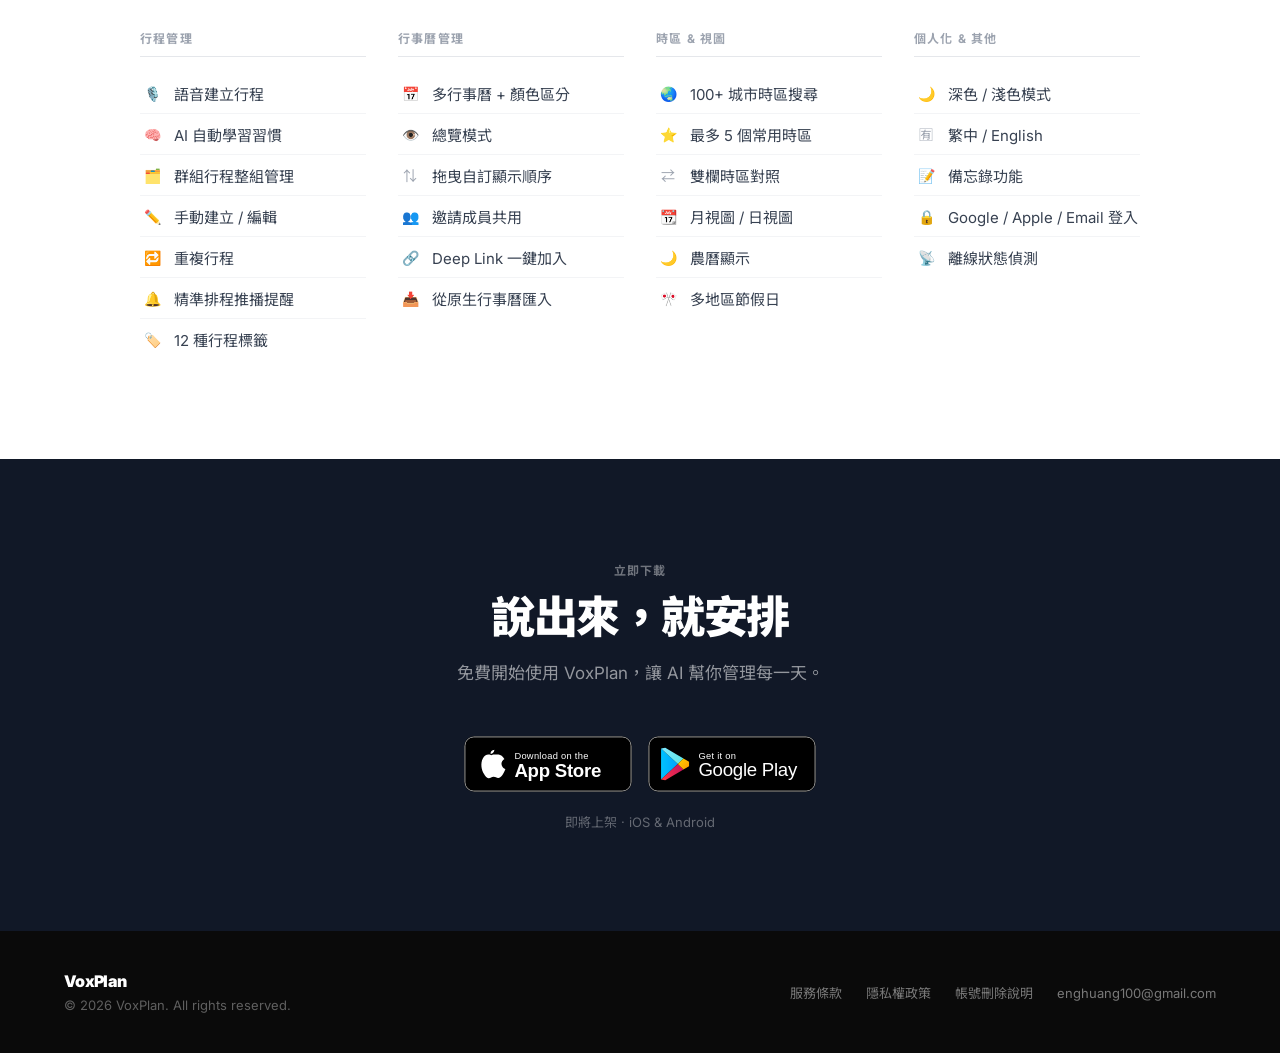
==== commit d2974e88: "feat: 建立官網首頁與服務條款，新增媒體素材與商店徽章 Co-Authored-By: Claude Sonnet 4.6 <noreply@anthropic.com>" ====
--- a/index.html
+++ b/index.html
@@ -3,357 +3,1088 @@
 <head>
   <meta charset="UTF-8">
   <meta name="viewport" content="width=device-width, initial-scale=1.0">
-  <meta name="description" content="VoxPlan — 語音 AI 行事曆。說出你的行程，AI 自動解析時間、地點、提醒，秒速建立。支援群組行程管理與跨時區切換。">
-  <meta name="keywords" content="AI 行事曆,語音行程,語音 AI,智能行事曆,說話建行程,時區行事曆,voice calendar app,AI calendar,speak to schedule,timezone calendar">
-  <meta property="og:title" content="VoxPlan — 你開口，就安排">
-  <meta property="og:description" content="說出你的行程，AI 自動解析、秒速建立">
+  <title>VoxPlan — 說出來，就安排</title>
+  <meta name="description" content="VoxPlan：一款用說的行事曆。不用打字，開口說，AI 即刻排妥——語音建立行程、群組管理、完善跨時區系統。">
+  <meta name="keywords" content="AI 行事曆,語音行程,語音 AI,智能行事曆,說話建行程,時區行事曆,跨時區行程,VoxPlan,voice calendar app">
+  <meta property="og:title" content="VoxPlan — 說出來，就安排">
+  <meta property="og:description" content="不用打字，開口說，AI 即刻排妥——把時間留給更重要的事。">
   <meta property="og:type" content="website">
-  <meta name="twitter:card" content="summary_large_image">
-  <title>VoxPlan — 你開口，就安排</title>
   <link rel="preconnect" href="https://fonts.googleapis.com">
   <link rel="preconnect" href="https://fonts.gstatic.com" crossorigin>
-  <link href="https://fonts.googleapis.com/css2?family=Plus+Jakarta+Sans:ital,wght@0,300;0,400;0,500;0,600;0,700;0,800;1,400&family=Noto+Sans+TC:wght@300;400;500;700;900&display=swap" rel="stylesheet">
-  <link rel="stylesheet" href="css/style.css">
+  <link href="https://fonts.googleapis.com/css2?family=Inter:wght@400;500;600;700;800;900&family=Noto+Sans+TC:wght@400;500;700;900&display=swap" rel="stylesheet">
+  <style>
+    *, *::before, *::after { box-sizing: border-box; margin: 0; padding: 0; }
+
+    :root {
+      --white: #ffffff;
+      --black: #0a0a0a;
+      --gray-50:  #f9fafb;
+      --gray-100: #f3f4f6;
+      --gray-200: #e5e7eb;
+      --gray-400: #9ca3af;
+      --gray-500: #6b7280;
+      --gray-700: #374151;
+      --gray-900: #111827;
+      --accent: #111827;
+      --accent-light: #f0f4ff;
+      --ink: #1a1a2e;
+      --font: 'Inter', 'Noto Sans TC', -apple-system, sans-serif;
+      --radius: 16px;
+      --shadow-sm: 0 1px 3px rgba(0,0,0,.08), 0 1px 2px rgba(0,0,0,.05);
+      --shadow-md: 0 4px 16px rgba(0,0,0,.10), 0 2px 6px rgba(0,0,0,.06);
+      --shadow-lg: 0 12px 40px rgba(0,0,0,.13), 0 4px 12px rgba(0,0,0,.08);
+    }
+
+    html { scroll-behavior: smooth; }
+
+    body {
+      font-family: var(--font);
+      color: var(--gray-900);
+      background: var(--white);
+      -webkit-font-smoothing: antialiased;
+      overflow-x: hidden;
+    }
+
+    /* ─── NAV ─── */
+    nav {
+      position: fixed;
+      top: 0; left: 0; right: 0;
+      z-index: 100;
+      background: rgba(255,255,255,.85);
+      backdrop-filter: saturate(180%) blur(16px);
+      border-bottom: 1px solid var(--gray-200);
+      padding: 0 clamp(20px, 5vw, 64px);
+      height: 60px;
+      display: flex;
+      align-items: center;
+      justify-content: space-between;
+    }
+
+    .nav-logo {
+      font-size: 1.125rem;
+      font-weight: 900;
+      letter-spacing: -0.04em;
+      color: var(--black);
+      text-decoration: none;
+    }
+
+    .nav-links {
+      display: flex;
+      gap: 32px;
+      list-style: none;
+    }
+
+    .nav-links a {
+      font-size: 0.875rem;
+      font-weight: 500;
+      color: var(--gray-500);
+      text-decoration: none;
+      transition: color .2s;
+    }
+    .nav-links a:hover { color: var(--black); }
+
+    .nav-cta {
+      background: var(--black);
+      color: var(--white) !important;
+      padding: 8px 18px;
+      border-radius: 99px;
+      font-weight: 600 !important;
+      transition: background .2s, color .2s !important;
+    }
+    .nav-cta:hover { background: var(--gray-700) !important; color: var(--white) !important; }
+
+    @media (max-width: 640px) {
+      .nav-links { display: none; }
+    }
+
+    /* ─── HERO ─── */
+    .hero {
+      min-height: 100vh;
+      padding: 120px clamp(20px, 5vw, 80px) 80px;
+      display: flex;
+      align-items: center;
+      justify-content: center;
+      gap: 64px;
+      background: var(--white);
+    }
+
+    .hero-text {
+      flex: 1;
+      max-width: 520px;
+    }
+
+    .hero-badge {
+      display: inline-flex;
+      align-items: center;
+      gap: 6px;
+      background: var(--gray-100);
+      border: 1px solid var(--gray-200);
+      border-radius: 99px;
+      padding: 5px 14px;
+      font-size: 0.8125rem;
+      font-weight: 600;
+      color: var(--gray-700);
+      margin-bottom: 28px;
+      letter-spacing: .01em;
+    }
+    .hero-badge span { color: var(--gray-400); }
+
+    .hero-h1 {
+      font-size: clamp(2.5rem, 6vw, 4rem);
+      font-weight: 900;
+      letter-spacing: -0.04em;
+      line-height: 1.1;
+      color: var(--black);
+      margin-bottom: 20px;
+    }
+
+    .hero-h1 em {
+      font-style: normal;
+      position: relative;
+      display: inline-block;
+    }
+    .hero-h1 em::after {
+      content: '';
+      position: absolute;
+      left: 0; bottom: 2px;
+      width: 100%; height: 6px;
+      background: #d1fae5;
+      z-index: -1;
+      border-radius: 4px;
+    }
+
+    .hero-sub {
+      font-size: clamp(1rem, 2vw, 1.125rem);
+      color: var(--gray-500);
+      line-height: 1.7;
+      margin-bottom: 40px;
+      max-width: 440px;
+    }
+
+    .hero-ctas {
+      display: flex;
+      gap: 12px;
+      flex-wrap: wrap;
+      align-items: center;
+      margin-bottom: 48px;
+    }
+
+    .btn-primary {
+      display: inline-flex;
+      align-items: center;
+      gap: 8px;
+      background: var(--black);
+      color: var(--white);
+      padding: 14px 28px;
+      border-radius: 99px;
+      font-size: 0.9375rem;
+      font-weight: 700;
+      text-decoration: none;
+      transition: transform .15s, box-shadow .15s, background .15s;
+      box-shadow: var(--shadow-md);
+    }
+    .btn-primary:hover {
+      background: var(--gray-700);
+      transform: translateY(-2px);
+      box-shadow: 0 8px 24px rgba(0,0,0,.18);
+    }
+
+    .btn-secondary {
+      display: inline-flex;
+      align-items: center;
+      gap: 8px;
+      background: transparent;
+      color: var(--gray-700);
+      padding: 14px 24px;
+      border-radius: 99px;
+      font-size: 0.9375rem;
+      font-weight: 600;
+      text-decoration: none;
+      border: 1.5px solid var(--gray-200);
+      transition: border-color .15s, color .15s;
+    }
+    .btn-secondary:hover { border-color: var(--gray-400); color: var(--black); }
+
+    .hero-trust {
+      display: flex;
+      align-items: center;
+      gap: 20px;
+      font-size: 0.8125rem;
+      color: var(--gray-400);
+    }
+    .hero-trust-item { display: flex; align-items: center; gap: 5px; }
+
+    /* Voice wave animation */
+    .hero-wave {
+      display: flex;
+      align-items: center;
+      gap: 3px;
+      height: 20px;
+    }
+    .hero-wave span {
+      display: block;
+      width: 3px;
+      border-radius: 99px;
+      background: var(--gray-400);
+      animation: wave 1.2s ease-in-out infinite;
+    }
+    .hero-wave span:nth-child(1) { height: 8px; animation-delay: 0s; }
+    .hero-wave span:nth-child(2) { height: 14px; animation-delay: .15s; }
+    .hero-wave span:nth-child(3) { height: 18px; animation-delay: .3s; }
+    .hero-wave span:nth-child(4) { height: 12px; animation-delay: .45s; }
+    .hero-wave span:nth-child(5) { height: 16px; animation-delay: .6s; }
+    .hero-wave span:nth-child(6) { height: 10px; animation-delay: .75s; }
+    .hero-wave span:nth-child(7) { height: 6px; animation-delay: .9s; }
+    @keyframes wave {
+      0%, 100% { transform: scaleY(1); }
+      50% { transform: scaleY(1.8); background: var(--gray-700); }
+    }
+
+    /* Phone mockup */
+    .hero-visual {
+      flex: 0 0 auto;
+      position: relative;
+    }
+
+    .phone-frame {
+      width: 260px;
+      background: var(--gray-900);
+      border-radius: 44px;
+      padding: 12px;
+      box-shadow: var(--shadow-lg), 0 0 0 1px rgba(0,0,0,.1);
+      position: relative;
+    }
+    .phone-notch {
+      width: 90px;
+      height: 26px;
+      background: var(--gray-900);
+      border-radius: 0 0 18px 18px;
+      margin: 0 auto 6px;
+    }
+    .phone-screen {
+      background: #f8fafc;
+      border-radius: 34px;
+      overflow: hidden;
+      aspect-ratio: 858 / 1750;
+      display: flex;
+      flex-direction: column;
+      align-items: center;
+      justify-content: center;
+      gap: 8px;
+    }
+
+    /* Screenshot placeholder */
+    .screenshot-placeholder {
+      width: 100%;
+      height: 100%;
+      display: flex;
+      flex-direction: column;
+      align-items: center;
+      justify-content: center;
+      gap: 8px;
+      background: var(--gray-100);
+      border: 2px dashed var(--gray-300, #d1d5db);
+      padding: 16px;
+      text-align: center;
+    }
+    .screenshot-placeholder .ss-icon {
+      width: 36px;
+      height: 36px;
+      background: var(--gray-200);
+      border-radius: 8px;
+      display: flex;
+      align-items: center;
+      justify-content: center;
+    }
+    .screenshot-placeholder .ss-label {
+      font-size: 0.6875rem;
+      color: var(--gray-500);
+      font-weight: 600;
+      line-height: 1.4;
+    }
+    .screenshot-placeholder .ss-sublabel {
+      font-size: 0.625rem;
+      color: var(--gray-400);
+      line-height: 1.4;
+    }
+
+    /* Floating cards */
+    .float-card {
+      position: absolute;
+      background: var(--white);
+      border-radius: 14px;
+      padding: 12px 16px;
+      box-shadow: var(--shadow-lg);
+      white-space: nowrap;
+      display: flex;
+      align-items: center;
+      gap: 10px;
+      font-size: 0.8125rem;
+      font-weight: 600;
+      color: var(--gray-900);
+      animation: float 4s ease-in-out infinite;
+    }
+    .float-card-icon {
+      width: 32px; height: 32px;
+      border-radius: 8px;
+      display: flex; align-items: center; justify-content: center;
+      font-size: 16px;
+    }
+
+    .float-card.left {
+      left: -80px;
+      top: 40%;
+      animation-delay: 0s;
+    }
+    .float-card.right {
+      right: -64px;
+      bottom: 28%;
+      animation-delay: 1.5s;
+    }
+    @keyframes float {
+      0%, 100% { transform: translateY(0); }
+      50% { transform: translateY(-8px); }
+    }
+
+    @media (max-width: 860px) {
+      .hero { flex-direction: column; text-align: center; padding-top: 100px; }
+      .hero-sub { margin: 0 auto 40px; }
+      .hero-ctas { justify-content: center; }
+      .hero-trust { justify-content: center; }
+      .float-card.left, .float-card.right { display: none; }
+    }
+
+    /* ─── FEATURE STRIP ─── */
+    .strip {
+      background: var(--gray-50);
+      border-top: 1px solid var(--gray-200);
+      border-bottom: 1px solid var(--gray-200);
+      padding: 20px clamp(20px, 5vw, 80px);
+      display: flex;
+      align-items: center;
+      justify-content: center;
+      gap: 40px;
+      flex-wrap: wrap;
+    }
+    .strip-item {
+      display: flex;
+      align-items: center;
+      gap: 8px;
+      font-size: 0.875rem;
+      font-weight: 600;
+      color: var(--gray-700);
+    }
+    .strip-item svg { color: var(--gray-400); }
+
+    /* ─── SECTION COMMON ─── */
+    section { padding: 100px clamp(20px, 5vw, 80px); }
+
+    .section-tag {
+      display: inline-block;
+      font-size: 0.75rem;
+      font-weight: 700;
+      letter-spacing: .1em;
+      text-transform: uppercase;
+      color: var(--gray-400);
+      margin-bottom: 14px;
+    }
+
+    .section-h2 {
+      font-size: clamp(1.75rem, 4vw, 2.75rem);
+      font-weight: 900;
+      letter-spacing: -0.035em;
+      line-height: 1.15;
+      color: var(--black);
+      margin-bottom: 16px;
+    }
+
+    .section-lead {
+      font-size: 1.0625rem;
+      color: var(--gray-500);
+      line-height: 1.7;
+      max-width: 520px;
+    }
+
+    /* ─── CORE FEATURES ─── */
+    .features { background: var(--white); }
+
+    .features-header {
+      text-align: center;
+      margin-bottom: 72px;
+    }
+    .features-header .section-lead { margin: 0 auto; }
+
+    .features-grid {
+      display: grid;
+      grid-template-columns: repeat(auto-fit, minmax(300px, 1fr));
+      gap: 24px;
+      max-width: 1100px;
+      margin: 0 auto;
+    }
+
+    .feature-card {
+      background: var(--gray-50);
+      border: 1px solid var(--gray-200);
+      border-radius: 24px;
+      padding: 36px;
+      display: flex;
+      flex-direction: column;
+      gap: 20px;
+      transition: box-shadow .2s, transform .2s;
+    }
+    .feature-card:hover {
+      box-shadow: var(--shadow-md);
+      transform: translateY(-3px);
+    }
+
+    .feature-icon-wrap {
+      width: 52px; height: 52px;
+      border-radius: 14px;
+      display: flex; align-items: center; justify-content: center;
+      font-size: 24px;
+    }
+
+    .feature-card h3 {
+      font-size: 1.25rem;
+      font-weight: 800;
+      letter-spacing: -0.02em;
+      color: var(--black);
+    }
+    .feature-card p {
+      font-size: 0.9375rem;
+      color: var(--gray-500);
+      line-height: 1.7;
+    }
+
+    /* Feature phone display */
+    .feature-phone {
+      margin-top: 8px;
+      border-radius: 20px;
+      overflow: hidden;
+      border: 1px solid var(--gray-200);
+      aspect-ratio: 858 / 1750;
+      display: flex;
+    }
+
+    .ss-placeholder {
+      width: 100%;
+      height: 100%;
+      min-height: 200px;
+      background: var(--gray-100);
+      display: flex;
+      flex-direction: column;
+      align-items: center;
+      justify-content: center;
+      gap: 8px;
+      border: 2px dashed var(--gray-200);
+      padding: 20px;
+      text-align: center;
+    }
+    .ss-placeholder .ss-tag {
+      font-size: 0.75rem;
+      font-weight: 700;
+      color: var(--gray-400);
+      text-transform: uppercase;
+      letter-spacing: .05em;
+    }
+    .ss-placeholder .ss-desc {
+      font-size: 0.8125rem;
+      color: var(--gray-400);
+      line-height: 1.5;
+    }
+
+    /* ─── USE CASES ─── */
+    .use-cases { background: var(--gray-50); }
+
+    .use-cases-inner {
+      max-width: 1100px;
+      margin: 0 auto;
+      display: grid;
+      grid-template-columns: 1fr 2fr;
+      gap: 64px;
+      align-items: start;
+    }
+
+    .use-cases-nav {
+      position: sticky;
+      top: 80px;
+    }
+
+    .use-case-tab {
+      display: flex;
+      align-items: flex-start;
+      gap: 14px;
+      padding: 16px 20px;
+      border-radius: 14px;
+      cursor: pointer;
+      transition: background .15s;
+      border: none;
+      background: transparent;
+      text-align: left;
+      width: 100%;
+    }
+    .use-case-tab:hover { background: var(--gray-100); }
+    .use-case-tab.active { background: var(--white); box-shadow: var(--shadow-sm); }
+    .use-case-tab .tab-icon {
+      width: 36px; height: 36px;
+      border-radius: 10px;
+      display: flex; align-items: center; justify-content: center;
+      font-size: 18px;
+      flex-shrink: 0;
+    }
+    .use-case-tab .tab-text strong {
+      display: block;
+      font-size: 0.9375rem;
+      font-weight: 700;
+      color: var(--gray-900);
+      margin-bottom: 2px;
+    }
+    .use-case-tab .tab-text span {
+      font-size: 0.8125rem;
+      color: var(--gray-500);
+    }
+
+    .use-case-content {
+      display: none;
+    }
+    .use-case-content.active { display: block; }
+
+    .uc-quote {
+      font-size: 1.25rem;
+      line-height: 1.7;
+      color: var(--gray-700);
+      font-style: normal;
+      background: var(--white);
+      border-radius: 20px;
+      padding: 36px;
+      box-shadow: var(--shadow-sm);
+      border: 1px solid var(--gray-200);
+      margin-bottom: 24px;
+      position: relative;
+    }
+    .uc-quote::before {
+      content: '"';
+      position: absolute;
+      top: 20px; left: 28px;
+      font-size: 4rem;
+      color: var(--gray-200);
+      line-height: 1;
+      font-family: Georgia, serif;
+    }
+    .uc-quote p { padding-left: 12px; padding-top: 24px; }
+
+    .uc-feature-tag {
+      display: inline-flex;
+      align-items: center;
+      gap: 6px;
+      background: var(--white);
+      border: 1px solid var(--gray-200);
+      border-radius: 8px;
+      padding: 6px 12px;
+      font-size: 0.8125rem;
+      font-weight: 600;
+      color: var(--gray-700);
+    }
+
+    @media (max-width: 768px) {
+      .use-cases-inner { grid-template-columns: 1fr; gap: 24px; }
+      .use-cases-nav { position: static; display: flex; gap: 8px; overflow-x: auto; padding-bottom: 4px; }
+      .use-case-tab { flex-shrink: 0; min-width: 160px; }
+    }
+
+    /* ─── FEATURE LIST ─── */
+    .feature-list { background: var(--white); }
+
+    .feature-list-inner {
+      max-width: 1000px;
+      margin: 0 auto;
+    }
+
+    .feature-list-header {
+      text-align: center;
+      margin-bottom: 64px;
+    }
+
+    .feature-cats {
+      display: grid;
+      grid-template-columns: repeat(auto-fit, minmax(220px, 1fr));
+      gap: 32px;
+    }
+
+    .feature-cat h4 {
+      font-size: 0.75rem;
+      font-weight: 700;
+      letter-spacing: .1em;
+      text-transform: uppercase;
+      color: var(--gray-400);
+      margin-bottom: 16px;
+      padding-bottom: 10px;
+      border-bottom: 1px solid var(--gray-200);
+    }
+
+    .feature-cat ul { list-style: none; }
+    .feature-cat li {
+      display: flex;
+      align-items: center;
+      gap: 10px;
+      padding: 8px 0;
+      font-size: 0.9375rem;
+      color: var(--gray-700);
+      border-bottom: 1px solid var(--gray-100);
+    }
+    .feature-cat li:last-child { border-bottom: none; }
+    .feature-cat li .li-icon {
+      width: 24px; height: 24px;
+      flex-shrink: 0;
+      display: flex; align-items: center; justify-content: center;
+      color: var(--gray-400);
+      font-size: 14px;
+    }
+
+    /* ─── DOWNLOAD ─── */
+    .download {
+      background: var(--gray-900);
+      color: var(--white);
+      text-align: center;
+    }
+
+    .download .section-tag { color: rgba(255,255,255,.4); }
+    .download .section-h2 { color: var(--white); }
+    .download .section-lead { color: rgba(255,255,255,.55); margin: 0 auto 48px; }
+
+    .store-badges {
+      display: flex;
+      gap: 16px;
+      justify-content: center;
+      flex-wrap: wrap;
+      align-items: center;
+    }
+
+    .store-badge {
+      display: inline-block;
+      text-decoration: none;
+      transition: transform .15s, opacity .15s;
+      border-radius: 10px;
+      overflow: hidden;
+    }
+    .store-badge:hover {
+      transform: translateY(-3px);
+      opacity: .85;
+    }
+    .store-badge img {
+      display: block;
+      height: 56px;
+      width: auto;
+    }
+
+    .coming-soon-note {
+      margin-top: 20px;
+      font-size: 0.8125rem;
+      color: rgba(255,255,255,.35);
+    }
+
+    /* ─── FOOTER ─── */
+    footer {
+      background: var(--black);
+      padding: 40px clamp(20px, 5vw, 80px);
+      display: flex;
+      align-items: center;
+      justify-content: space-between;
+      gap: 20px;
+      flex-wrap: wrap;
+    }
+
+    .footer-left .footer-logo {
+      font-size: 1rem;
+      font-weight: 900;
+      letter-spacing: -0.04em;
+      color: var(--white);
+      text-decoration: none;
+      display: block;
+      margin-bottom: 6px;
+    }
+    .footer-left p {
+      font-size: 0.8125rem;
+      color: rgba(255,255,255,.35);
+    }
+
+    .footer-links {
+      display: flex;
+      gap: 24px;
+      list-style: none;
+    }
+    .footer-links a {
+      font-size: 0.8125rem;
+      color: rgba(255,255,255,.45);
+      text-decoration: none;
+      transition: color .2s;
+    }
+    .footer-links a:hover { color: rgba(255,255,255,.8); }
+
+    @media (max-width: 540px) {
+      footer { flex-direction: column; align-items: flex-start; }
+    }
+
+    /* ─── SCROLL REVEAL ─── */
+    .reveal {
+      opacity: 0;
+      transform: translateY(24px);
+      transition: opacity .6s ease, transform .6s ease;
+    }
+    .reveal.visible {
+      opacity: 1;
+      transform: none;
+    }
+  </style>
 </head>
 <body>
 
-  <a href="#main-content" class="skip-link">跳至主要內容</a>
-
-  <!-- Navigation -->
-  <nav class="nav" id="nav" aria-label="主導航">
-    <div class="nav__inner">
-      <a href="#hero" class="nav__logo" aria-label="VoxPlan 首頁">
-        <span class="nav__logo-text">VoxPlan</span>
-        <span class="nav__logo-dot" aria-hidden="true"></span>
+  <!-- ─── NAV ─── -->
+  <nav>
+    <a href="#" class="nav-logo">VoxPlan</a>
+    <ul class="nav-links">
+      <li><a href="#features">三大特色</a></li>
+      <li><a href="#use-cases">使用情境</a></li>
+      <li><a href="#all-features">所有功能</a></li>
+      <li><a href="#download" class="nav-cta">免費下載</a></li>
+    </ul>
+  </nav>
+
+  <!-- ─── HERO ─── -->
+  <section class="hero">
+    <div class="hero-text reveal">
+      <div class="hero-badge">
+        <div class="hero-wave">
+          <span></span><span></span><span></span><span></span><span></span><span></span><span></span>
+        </div>
+        AI 語音行事曆
+      </div>
+
+      <h1 class="hero-h1">說出來，<br><em>就安排</em></h1>
+
+      <p class="hero-sub">
+        不用打字，開口說，AI 即刻排妥——<br>
+        把時間留給更重要的事。
+      </p>
+
+      <div class="hero-ctas">
+        <a href="#download" class="btn-primary">
+          <svg width="16" height="16" viewBox="0 0 24 24" fill="currentColor"><path d="M17.05 20.28c-.98.95-2.05.8-3.08.35-1.09-.46-2.09-.48-3.24 0-1.44.62-2.2.44-3.06-.35C2.79 15.25 3.51 7.7 9.05 7.4c1.38.07 2.33.76 3.13.82.95-.2 1.86-.91 3.1-.96 1.56-.07 2.73.55 3.47 1.6-2.82 1.75-2.43 5.75.53 6.83-.51 1.6-1.18 3.2-2.23 4.59zM12.03 7.25c-.15-2.23 1.66-4.07 3.74-4.25.29 2.58-2.34 4.5-3.74 4.25z"/></svg>
+          App Store
+        </a>
+        <a href="#download" class="btn-secondary">
+          <svg width="16" height="16" viewBox="0 0 24 24" fill="currentColor"><path d="M3.609 1.814L13.792 12 3.61 22.186a.996.996 0 01-.61-.92V2.734a1 1 0 01.609-.92zm10.89 10.893l2.302 2.302-10.937 6.333 8.635-8.635zm3.199-1.847l1.685.975a1.004 1.004 0 010 1.73l-1.685.976-2.49-2.49 2.49-2.491zM5.864 2.658L16.8 8.99l-2.302 2.302-8.635-8.635z"/></svg>
+          Google Play
+        </a>
+      </div>
+
+      <div class="hero-trust">
+        <div class="hero-trust-item">
+          <svg width="14" height="14" viewBox="0 0 24 24" fill="none" stroke="currentColor" stroke-width="2.5"><polyline points="20 6 9 17 4 12"/></svg>
+          免費開始使用
+        </div>
+        <div class="hero-trust-item">
+          <svg width="14" height="14" viewBox="0 0 24 24" fill="none" stroke="currentColor" stroke-width="2.5"><polyline points="20 6 9 17 4 12"/></svg>
+          iOS &amp; Android
+        </div>
+        <div class="hero-trust-item">
+          <svg width="14" height="14" viewBox="0 0 24 24" fill="none" stroke="currentColor" stroke-width="2.5"><polyline points="20 6 9 17 4 12"/></svg>
+          繁中 / English
+        </div>
+      </div>
+    </div>
+
+    <div class="hero-visual reveal" style="transition-delay:.15s">
+      <!-- 浮動卡片 -->
+      <div class="float-card left">
+        <div class="float-card-icon" style="background:#dcfce7">🗓️</div>
+        <div>
+          <div style="font-size:.75rem;color:var(--gray-500);font-weight:500">剛剛建立</div>
+          明天下午 2 點，咖啡廳
+        </div>
+      </div>
+
+      <div class="float-card right">
+        <div class="float-card-icon" style="background:#dbeafe">🌏</div>
+        <div>
+          <div style="font-size:.75rem;color:var(--gray-500);font-weight:500">時區切換</div>
+          東京 / 台北
+        </div>
+      </div>
+
+      <!-- 手機 Mockup -->
+      <div class="phone-frame">
+        <div class="phone-notch"></div>
+        <div class="phone-screen">
+          <img src="assets/hero.jpg" alt="VoxPlan 主畫面" style="width:100%;height:100%;object-fit:cover;display:block;">
+        </div>
+      </div>
+    </div>
+  </section>
+
+  <!-- ─── STRIP ─── -->
+  <div class="strip">
+    <div class="strip-item">
+      <svg width="16" height="16" viewBox="0 0 24 24" fill="none" stroke="currentColor" stroke-width="2.5"><path d="M12 2a3 3 0 0 0-3 3v7a3 3 0 0 0 6 0V5a3 3 0 0 0-3-3z"/><path d="M19 10v2a7 7 0 0 1-14 0v-2"/><line x1="12" y1="19" x2="12" y2="22"/></svg>
+      語音建立行程
+    </div>
+    <div class="strip-item">
+      <svg width="16" height="16" viewBox="0 0 24 24" fill="none" stroke="currentColor" stroke-width="2.5"><rect x="2" y="7" width="20" height="14" rx="2"/><path d="M16 7V5a2 2 0 0 0-2-2h-4a2 2 0 0 0-2 2v2"/><line x1="12" y1="12" x2="12" y2="16"/><line x1="10" y1="14" x2="14" y2="14"/></svg>
+      群組行程管理
+    </div>
+    <div class="strip-item">
+      <svg width="16" height="16" viewBox="0 0 24 24" fill="none" stroke="currentColor" stroke-width="2.5"><circle cx="12" cy="12" r="10"/><line x1="2" y1="12" x2="22" y2="12"/><path d="M12 2a15.3 15.3 0 0 1 4 10 15.3 15.3 0 0 1-4 10 15.3 15.3 0 0 1-4-10 15.3 15.3 0 0 1 4-10z"/></svg>
+      100+ 城市時區
+    </div>
+    <div class="strip-item">
+      <svg width="16" height="16" viewBox="0 0 24 24" fill="none" stroke="currentColor" stroke-width="2.5"><path d="M17 21v-2a4 4 0 0 0-4-4H5a4 4 0 0 0-4 4v2"/><circle cx="9" cy="7" r="4"/><path d="M23 21v-2a4 4 0 0 0-3-3.87"/><path d="M16 3.13a4 4 0 0 1 0 7.75"/></svg>
+      共用行事曆
+    </div>
+    <div class="strip-item">
+      <svg width="16" height="16" viewBox="0 0 24 24" fill="none" stroke="currentColor" stroke-width="2.5"><path d="M18 8h1a4 4 0 0 1 0 8h-1"/><path d="M2 8h16v9a4 4 0 0 1-4 4H6a4 4 0 0 1-4-4V8z"/><line x1="6" y1="1" x2="6" y2="4"/><line x1="10" y1="1" x2="10" y2="4"/><line x1="14" y1="1" x2="14" y2="4"/></svg>
+      農曆 + 節假日
+    </div>
+  </div>
+
+  <!-- ─── CORE FEATURES ─── -->
+  <section class="features" id="features">
+    <div class="features-header reveal">
+      <span class="section-tag">三大核心特色</span>
+      <h2 class="section-h2">讓行事曆，<br>真的為你工作</h2>
+      <p class="section-lead">從語音輸入到跨時區管理，VoxPlan 讓每一個行程都輕鬆就位。</p>
+    </div>
+
+    <div class="features-grid">
+      <!-- Feature 1 -->
+      <div class="feature-card reveal">
+        <div class="feature-icon-wrap" style="background:#dcfce7">🎙️</div>
+        <div>
+          <h3>開口說，行程自己建</h3>
+          <p>只需一句話，VoxPlan 自動辨識時間、地點與提醒，幫你建好行程。越用越了解你的習慣，解析越來越精準。</p>
+        </div>
+
+        <div class="feature-phone">
+          <video src="assets/1.mp4" autoplay loop muted playsinline style="width:100%;height:100%;object-fit:cover;display:block;"></video>
+        </div>
+      </div>
+
+      <!-- Feature 2 -->
+      <div class="feature-card reveal" style="transition-delay:.1s">
+        <div class="feature-icon-wrap" style="background:#dbeafe">🗂️</div>
+        <div>
+          <h3>群組行程，一目了然</h3>
+          <p>一次建立多個相關行程，整組管理、整組刪除，再複雜的安排都清楚。出差、旅行、連續會議——全部一個群組搞定。</p>
+        </div>
+
+        <div class="feature-phone">
+          <video src="assets/2.mp4" autoplay loop muted playsinline style="width:100%;height:100%;object-fit:cover;display:block;"></video>
+        </div>
+      </div>
+
+      <!-- Feature 3 -->
+      <div class="feature-card reveal" style="transition-delay:.2s">
+        <div class="feature-icon-wrap" style="background:#fef9c3">🌏</div>
+        <div>
+          <h3>走到哪，時間不錯亂</h3>
+          <p>完善的跨時區系統，一鍵切換目的地時區，行事曆即時同步顯示。日視圖支援雙欄對照，本地與目的地時間同時看清楚。</p>
+        </div>
+
+        <div class="feature-phone">
+          <video src="assets/3.mp4" autoplay loop muted playsinline style="width:100%;height:100%;object-fit:cover;display:block;"></video>
+        </div>
+      </div>
+    </div>
+  </section>
+
+  <!-- ─── USE CASES ─── -->
+  <section class="use-cases" id="use-cases">
+    <div style="max-width:1100px;margin:0 auto">
+      <div class="reveal" style="margin-bottom:56px">
+        <span class="section-tag">使用情境</span>
+        <h2 class="section-h2">每一種忙碌，<br>都有解方</h2>
+      </div>
+
+      <div class="use-cases-inner">
+        <div class="use-cases-nav">
+          <button class="use-case-tab active" onclick="switchTab(0)">
+            <div class="tab-icon" style="background:#fef3c7">🚗</div>
+            <div class="tab-text">
+              <strong>雙手不空時</strong>
+              <span>開車、煮飯、健身</span>
+            </div>
+          </button>
+          <button class="use-case-tab" onclick="switchTab(1)">
+            <div class="tab-icon" style="background:#dbeafe">✈️</div>
+            <div class="tab-text">
+              <strong>出差商務</strong>
+              <span>跨國開會、時差管理</span>
+            </div>
+          </button>
+          <button class="use-case-tab" onclick="switchTab(2)">
+            <div class="tab-icon" style="background:#dcfce7">🧳</div>
+            <div class="tab-text">
+              <strong>旅遊規劃</strong>
+              <span>機票、飯店、景點</span>
+            </div>
+          </button>
+          <button class="use-case-tab" onclick="switchTab(3)">
+            <div class="tab-icon" style="background:#fce7f3">👨‍👩‍👧</div>
+            <div class="tab-text">
+              <strong>家庭共用</strong>
+              <span>配偶、小孩、家庭行程</span>
+            </div>
+          </button>
+        </div>
+
+        <div>
+          <div class="use-case-content active reveal">
+            <blockquote class="uc-quote">
+              <p>開車回家路上，突然想到明天有個會議要排。<br><br>
+              不用停車、不用打字——<strong>開口說，行程自動建好</strong>，到家就能看到。</p>
+            </blockquote>
+            <div class="uc-feature-tag">🎙️ 對應功能：語音建立行程</div>
+          </div>
+
+          <div class="use-case-content">
+            <blockquote class="uc-quote">
+              <p>飛到東京出差，要同時追蹤台北的會議與東京的行程。<br><br>
+              點一下地球圖示，<strong>整個行事曆切換到東京時間</strong>，不再心算時差。</p>
+            </blockquote>
+            <div class="uc-feature-tag">🌏 對應功能：時區 Override、雙欄對照</div>
+          </div>
+
+          <div class="use-case-content">
+            <blockquote class="uc-quote">
+              <p>訂好機票、飯店、租車、景點門票，全都是不同時間的行程。<br><br>
+              用群組功能一次建立，<strong>整趟旅行一個群組管</strong>，需要取消時一鍵刪除整組。</p>
+            </blockquote>
+            <div class="uc-feature-tag">🗂️ 對應功能：群組行程管理</div>
+          </div>
+
+          <div class="use-case-content">
+            <blockquote class="uc-quote">
+              <p>配偶要知道你幾點回家，孩子的補習班時間要共享。<br><br>
+              <strong>邀請家人加入共用行事曆</strong>，大家的行程一目了然，不再反覆確認。</p>
+            </blockquote>
+            <div class="uc-feature-tag">👨‍👩‍👧 對應功能：共用行事曆 + Deep Link 邀請</div>
+          </div>
+        </div>
+      </div>
+    </div>
+  </section>
+
+  <!-- ─── FEATURE LIST ─── -->
+  <section class="feature-list" id="all-features">
+    <div class="feature-list-inner">
+      <div class="feature-list-header reveal">
+        <span class="section-tag">完整功能</span>
+        <h2 class="section-h2">一切你需要的，<br>都在這裡</h2>
+      </div>
+
+      <div class="feature-cats reveal">
+        <div class="feature-cat">
+          <h4>行程管理</h4>
+          <ul>
+            <li><span class="li-icon">🎙️</span>語音建立行程</li>
+            <li><span class="li-icon">🧠</span>AI 自動學習習慣</li>
+            <li><span class="li-icon">🗂️</span>群組行程整組管理</li>
+            <li><span class="li-icon">✏️</span>手動建立 / 編輯</li>
+            <li><span class="li-icon">🔁</span>重複行程</li>
+            <li><span class="li-icon">🔔</span>精準排程推播提醒</li>
+            <li><span class="li-icon">🏷️</span>12 種行程標籤</li>
+          </ul>
+        </div>
+
+        <div class="feature-cat">
+          <h4>行事曆管理</h4>
+          <ul>
+            <li><span class="li-icon">📅</span>多行事曆 + 顏色區分</li>
+            <li><span class="li-icon">👁️</span>總覽模式</li>
+            <li><span class="li-icon">⇅</span>拖曳自訂顯示順序</li>
+            <li><span class="li-icon">👥</span>邀請成員共用</li>
+            <li><span class="li-icon">🔗</span>Deep Link 一鍵加入</li>
+            <li><span class="li-icon">📥</span>從原生行事曆匯入</li>
+          </ul>
+        </div>
+
+        <div class="feature-cat">
+          <h4>時區 &amp; 視圖</h4>
+          <ul>
+            <li><span class="li-icon">🌏</span>100+ 城市時區搜尋</li>
+            <li><span class="li-icon">⭐</span>最多 5 個常用時區</li>
+            <li><span class="li-icon">⇄</span>雙欄時區對照</li>
+            <li><span class="li-icon">📆</span>月視圖 / 日視圖</li>
+            <li><span class="li-icon">🌙</span>農曆顯示</li>
+            <li><span class="li-icon">🎌</span>多地區節假日</li>
+          </ul>
+        </div>
+
+        <div class="feature-cat">
+          <h4>個人化 &amp; 其他</h4>
+          <ul>
+            <li><span class="li-icon">🌙</span>深色 / 淺色模式</li>
+            <li><span class="li-icon">🈶</span>繁中 / English</li>
+            <li><span class="li-icon">📝</span>備忘錄功能</li>
+            <li><span class="li-icon">🔒</span>Google / Apple / Email 登入</li>
+            <li><span class="li-icon">📡</span>離線狀態偵測</li>
+          </ul>
+        </div>
+      </div>
+    </div>
+  </section>
+
+  <!-- ─── DOWNLOAD ─── -->
+  <section class="download" id="download">
+    <span class="section-tag">立即下載</span>
+    <h2 class="section-h2">說出來，就安排</h2>
+    <p class="section-lead">免費開始使用 VoxPlan，讓 AI 幫你管理每一天。</p>
+
+    <div class="store-badges">
+      <a href="#" class="store-badge">
+        <img src="assets/badge-app-store.svg" alt="Download on the App Store">
       </a>
-      <ul class="nav__links" id="navLinks" role="list">
-        <li><a href="#features" class="nav__link">特色</a></li>
-        <li><a href="#overview" class="nav__link">功能</a></li>
-        <li><a href="#download" class="nav__link">下載</a></li>
-      </ul>
-      <div class="nav__actions">
-        <a href="#download" class="nav__cta">立即下載</a>
-        <button class="nav__burger" id="navBurger" aria-label="開啟選單" aria-expanded="false" aria-controls="navLinks">
-          <span></span><span></span>
-        </button>
-      </div>
-    </div>
-  </nav>
-
-  <main id="main-content">
-
-    <!-- ════════ HERO ════════ -->
-    <section class="hero" id="hero">
-
-      <!-- Oversized background text -->
-      <p class="hero__bg-text" aria-hidden="true">VOX</p>
-
-      <div class="hero__layout">
-
-        <!-- Left column -->
-        <div class="hero__left">
-          <div class="hero__tag">
-            <span class="hero__tag-pulse" aria-hidden="true"></span>
-            語音 AI 行事曆
-          </div>
-
-          <h1 class="hero__headline">
-            <span class="hero__hl-row">用說的，</span>
-            <span class="hero__hl-row hero__hl-row--stroke">就排好了</span>
-          </h1>
-
-          <div class="hero__wave-row" aria-hidden="true">
-            <div class="hero__wave">
-              <span style="--h:.18"></span><span style="--h:.38"></span>
-              <span style="--h:.62"></span><span style="--h:.85"></span>
-              <span style="--h:1"></span><span style="--h:.85"></span>
-              <span style="--h:.62"></span><span style="--h:.42"></span>
-              <span style="--h:.72"></span><span style="--h:.55"></span>
-              <span style="--h:.32"></span><span style="--h:.18"></span>
-            </div>
-            <span class="hero__wave-label">VOICE ACTIVATED</span>
-          </div>
-
-          <p class="hero__sub">說出你的行程，AI 自動解析時間、地點、提醒，秒速建立</p>
-
-          <div class="hero__btns">
-            <a href="#download" class="btn-dl btn-dl--fill">
-              <svg width="18" height="18" viewBox="0 0 24 24" fill="currentColor" aria-hidden="true"><path d="M18.71 19.5c-.83 1.24-1.71 2.45-3.05 2.47-1.34.03-1.77-.79-3.29-.79-1.53 0-2 .77-3.27.82-1.31.05-2.3-1.32-3.14-2.53C4.25 17 2.94 12.45 4.7 9.39c.87-1.52 2.43-2.48 4.12-2.51 1.28-.02 2.5.87 3.29.87.78 0 2.26-1.07 3.8-.91.65.03 2.47.26 3.64 1.98-.09.06-2.17 1.28-2.15 3.81.03 3.02 2.65 4.03 2.68 4.04-.03.07-.42 1.44-1.38 2.83M13 3.5c.73-.83 1.94-1.46 2.94-1.5.13 1.17-.34 2.35-1.04 3.19-.69.85-1.83 1.51-2.95 1.42-.15-1.15.41-2.35 1.05-3.11z"/></svg>
-              <span>App Store</span>
-              <span class="btn-dl__soon">即將上架</span>
-            </a>
-            <a href="#download" class="btn-dl btn-dl--outline">
-              <svg width="18" height="18" viewBox="0 0 24 24" fill="currentColor" aria-hidden="true"><path d="M3.609 1.814L13.792 12 3.61 22.186a.996.996 0 01-.61-.92V2.734a1 1 0 01.609-.92zm10.89 10.893l2.302 2.302-10.937 6.333 8.635-8.635zm3.199-1.67l1.984 1.149a1 1 0 010 1.728l-1.984 1.15L15.396 12l2.302-2.963zM5.864 2.658L16.8 8.99l-2.302 2.302-8.635-8.635z"/></svg>
-              <span>Google Play</span>
-              <span class="btn-dl__soon">即將上架</span>
-            </a>
-          </div>
-        </div>
-
-        <!-- Right column: Phone -->
-        <div class="hero__right" aria-hidden="true">
-          <div class="hero__phone-wrap">
-            <div class="hero__phone">
-              <div class="phone-notch"></div>
-              <div class="phone-screen">
-                <div class="app">
-                  <div class="app__bar">
-                    <span class="app__date">3月 10日 週二</span>
-                    <span class="app__mic-icon">
-                      <svg viewBox="0 0 16 16" fill="currentColor" width="12" height="12">
-                        <rect x="5.5" y="1" width="5" height="9" rx="2.5"/>
-                        <path d="M3 8a5 5 0 0010 0M8 13v2M6 15h4" stroke="currentColor" stroke-width="1.2" stroke-linecap="round" fill="none"/>
-                      </svg>
-                    </span>
-                  </div>
-                  <div class="app__voice">
-                    <div class="app__mini-bars">
-                      <span style="--h:.3"></span><span style="--h:.7"></span>
-                      <span style="--h:1"></span><span style="--h:.7"></span>
-                      <span style="--h:.3"></span>
-                    </div>
-                    <p class="app__transcript">"明天下午三點開會"</p>
-                  </div>
-                  <p class="app__section">今日行程</p>
-                  <div class="app__events">
-                    <div class="app__event app__event--active">
-                      <div class="app__event-stripe"></div>
-                      <div class="app__event-body">
-                        <p class="app__event-name">團隊週會</p>
-                        <p class="app__event-time">明天 15:00 — 16:00</p>
-                      </div>
-                      <span class="app__ai">AI</span>
-                    </div>
-                    <div class="app__event">
-                      <div class="app__event-stripe app__event-stripe--dim"></div>
-                      <div class="app__event-body">
-                        <p class="app__event-name">與客戶午餐</p>
-                        <p class="app__event-time">今天 12:30</p>
-                      </div>
-                    </div>
-                    <div class="app__event">
-                      <div class="app__event-stripe app__event-stripe--dim"></div>
-                      <div class="app__event-body">
-                        <p class="app__event-name">飛往東京 ✈</p>
-                        <p class="app__event-time">週五 09:15</p>
-                      </div>
-                    </div>
-                  </div>
-                  <div class="app__tz">
-                    <div class="app__tz-col">
-                      <span class="app__tz-city">台北</span>
-                      <span class="app__tz-time">15:30</span>
-                    </div>
-                    <span class="app__tz-sep">→</span>
-                    <div class="app__tz-col">
-                      <span class="app__tz-city">東京</span>
-                      <span class="app__tz-time">16:30</span>
-                    </div>
-                  </div>
-                </div>
-              </div>
-            </div>
-            <!-- Floating label -->
-            <div class="hero__float hero__float--1">AI解析</div>
-            <div class="hero__float hero__float--2">即時建立</div>
-          </div>
-        </div>
-
-      </div>
-
-      <!-- Bottom info strip -->
-      <div class="hero__strip">
-        <span>iOS &amp; Android</span>
-        <span class="hero__strip-div" aria-hidden="true">—</span>
-        <span>100+ 城市時區</span>
-        <span class="hero__strip-div" aria-hidden="true">—</span>
-        <span>語音 AI 驅動</span>
-      </div>
-
-    </section>
-
-    <!-- ════════ TICKER ════════ -->
-    <div class="ticker" aria-hidden="true">
-      <div class="ticker__track">
-        <span>語音 AI 行事曆</span><span class="ticker__dot">✦</span>
-        <span>VoxPlan</span><span class="ticker__dot">✦</span>
-        <span>你開口，就安排</span><span class="ticker__dot">✦</span>
-        <span>Voice Calendar</span><span class="ticker__dot">✦</span>
-        <span>AI Scheduling</span><span class="ticker__dot">✦</span>
-        <span>說話建行程</span><span class="ticker__dot">✦</span>
-        <span>語音 AI 行事曆</span><span class="ticker__dot">✦</span>
-        <span>VoxPlan</span><span class="ticker__dot">✦</span>
-        <span>你開口，就安排</span><span class="ticker__dot">✦</span>
-        <span>Voice Calendar</span><span class="ticker__dot">✦</span>
-        <span>AI Scheduling</span><span class="ticker__dot">✦</span>
-        <span>說話建行程</span><span class="ticker__dot">✦</span>
-      </div>
-    </div>
-
-    <!-- ════════ FEATURES ════════ -->
-    <section class="features" id="features">
-      <div class="features__container">
-
-        <div class="features__intro">
-          <p class="label-tag">FEATURES / 三大特色</p>
-        </div>
-
-        <!-- Feature 01 -->
-        <article class="feat" data-reveal>
-          <div class="feat__num" aria-hidden="true">01</div>
-          <div class="feat__content">
-            <h3 class="feat__title">開口說，<br>行程自己建</h3>
-            <p class="feat__desc">一句話，AI 自動解析時間、地點、提醒。不用打字，不用選格式，說完就建立。</p>
-          </div>
-          <div class="feat__visual" aria-hidden="true">
-            <div class="feat__icon-wrap">
-              <svg class="feat__icon" viewBox="0 0 64 64" fill="none">
-                <rect x="24" y="8" width="16" height="28" rx="8" stroke="currentColor" stroke-width="2.5"/>
-                <path d="M14 32c0 9.941 8.059 18 18 18s18-8.059 18-18" stroke="currentColor" stroke-width="2.5" stroke-linecap="round"/>
-                <line x1="32" y1="50" x2="32" y2="57" stroke="currentColor" stroke-width="2.5" stroke-linecap="round"/>
-                <line x1="24" y1="57" x2="40" y2="57" stroke="currentColor" stroke-width="2.5" stroke-linecap="round"/>
-              </svg>
-            </div>
-          </div>
-        </article>
-
-        <div class="feat__divider" aria-hidden="true"></div>
-
-        <!-- Feature 02 -->
-        <article class="feat feat--alt" data-reveal>
-          <div class="feat__num" aria-hidden="true">02</div>
-          <div class="feat__content">
-            <h3 class="feat__title">群組行程，<br>一目了然</h3>
-            <p class="feat__desc">一次建立多個相關行程，整組管理、整組刪除。出差計畫、旅遊行程，全部打包掌控。</p>
-          </div>
-          <div class="feat__visual" aria-hidden="true">
-            <div class="feat__icon-wrap">
-              <svg class="feat__icon" viewBox="0 0 64 64" fill="none">
-                <rect x="10" y="16" width="44" height="38" rx="5" stroke="currentColor" stroke-width="2.5"/>
-                <path d="M10 28h44" stroke="currentColor" stroke-width="2.5"/>
-                <path d="M22 10v12M42 10v12" stroke="currentColor" stroke-width="2.5" stroke-linecap="round"/>
-                <circle cx="24" cy="42" r="3" fill="currentColor"/>
-                <circle cx="32" cy="42" r="3" fill="currentColor"/>
-                <circle cx="40" cy="42" r="3" fill="currentColor"/>
-              </svg>
-            </div>
-          </div>
-        </article>
-
-        <div class="feat__divider" aria-hidden="true"></div>
-
-        <!-- Feature 03 -->
-        <article class="feat" data-reveal>
-          <div class="feat__num" aria-hidden="true">03</div>
-          <div class="feat__content">
-            <h3 class="feat__title">走到哪，<br>時間不錯亂</h3>
-            <p class="feat__desc">100+ 城市時區切換，雙欄對照本地與目的地時間。出國開會、跨國協作，一眼同步。</p>
-          </div>
-          <div class="feat__visual" aria-hidden="true">
-            <div class="feat__icon-wrap">
-              <svg class="feat__icon" viewBox="0 0 64 64" fill="none">
-                <circle cx="32" cy="32" r="22" stroke="currentColor" stroke-width="2.5"/>
-                <path d="M32 18v14l8 5" stroke="currentColor" stroke-width="2.5" stroke-linecap="round" stroke-linejoin="round"/>
-                <path d="M10 32h6M48 32h6" stroke="currentColor" stroke-width="2" stroke-linecap="round" opacity="0.3"/>
-              </svg>
-            </div>
-          </div>
-        </article>
-
-      </div>
-    </section>
-
-    <!-- ════════ OVERVIEW ════════ -->
-    <section class="overview" id="overview">
-      <div class="overview__container">
-        <div class="overview__header">
-          <p class="label-tag label-tag--light">CAPABILITIES</p>
-          <h2 class="overview__title">功能一覽</h2>
-        </div>
-        <ul class="overview__grid" aria-label="VoxPlan 功能列表">
-          <li class="ov-item" data-reveal>
-            <span class="ov-item__num">01</span>
-            <span class="ov-item__name">語音即時輸入</span>
-          </li>
-          <li class="ov-item" data-reveal>
-            <span class="ov-item__num">02</span>
-            <span class="ov-item__name">AI 自然語言解析</span>
-          </li>
-          <li class="ov-item" data-reveal>
-            <span class="ov-item__num">03</span>
-            <span class="ov-item__name">智慧行程建立</span>
-          </li>
-          <li class="ov-item" data-reveal>
-            <span class="ov-item__num">04</span>
-            <span class="ov-item__name">群組行程管理</span>
-          </li>
-          <li class="ov-item" data-reveal>
-            <span class="ov-item__num">05</span>
-            <span class="ov-item__name">跨時區對照</span>
-          </li>
-          <li class="ov-item" data-reveal>
-            <span class="ov-item__num">06</span>
-            <span class="ov-item__name">智慧提醒通知</span>
-          </li>
-          <li class="ov-item" data-reveal>
-            <span class="ov-item__num">07</span>
-            <span class="ov-item__name">手動快速編輯</span>
-          </li>
-          <li class="ov-item" data-reveal>
-            <span class="ov-item__num">08</span>
-            <span class="ov-item__name">iOS &amp; Android</span>
-          </li>
-        </ul>
-      </div>
-    </section>
-
-    <!-- ════════ CTA / DOWNLOAD ════════ -->
-    <section class="cta" id="download">
-      <div class="cta__container">
-        <div class="cta__headline-wrap">
-          <p class="label-tag">DOWNLOAD</p>
-          <h2 class="cta__headline">
-            <span>你開口，</span>
-            <span class="cta__headline--stroke">就安排</span>
-          </h2>
-          <p class="cta__sub">加入等候名單，上架第一時間通知你</p>
-        </div>
-        <div class="cta__actions">
-          <a href="#" class="btn-store btn-store--black js-coming-soon" aria-label="App Store — 即將上架">
-            <svg width="24" height="24" viewBox="0 0 24 24" fill="currentColor" aria-hidden="true"><path d="M18.71 19.5c-.83 1.24-1.71 2.45-3.05 2.47-1.34.03-1.77-.79-3.29-.79-1.53 0-2 .77-3.27.82-1.31.05-2.3-1.32-3.14-2.53C4.25 17 2.94 12.45 4.7 9.39c.87-1.52 2.43-2.48 4.12-2.51 1.28-.02 2.5.87 3.29.87.78 0 2.26-1.07 3.8-.91.65.03 2.47.26 3.64 1.98-.09.06-2.17 1.28-2.15 3.81.03 3.02 2.65 4.03 2.68 4.04-.03.07-.42 1.44-1.38 2.83M13 3.5c.73-.83 1.94-1.46 2.94-1.5.13 1.17-.34 2.35-1.04 3.19-.69.85-1.83 1.51-2.95 1.42-.15-1.15.41-2.35 1.05-3.11z"/></svg>
-            <div>
-              <div class="btn-store__sub">即將上架</div>
-              <div class="btn-store__main">App Store</div>
-            </div>
-          </a>
-          <a href="#" class="btn-store btn-store--outline js-coming-soon" aria-label="Google Play — 即將上架">
-            <svg width="24" height="24" viewBox="0 0 24 24" fill="currentColor" aria-hidden="true"><path d="M3.609 1.814L13.792 12 3.61 22.186a.996.996 0 01-.61-.92V2.734a1 1 0 01.609-.92zm10.89 10.893l2.302 2.302-10.937 6.333 8.635-8.635zm3.199-1.67l1.984 1.149a1 1 0 010 1.728l-1.984 1.15L15.396 12l2.302-2.963zM5.864 2.658L16.8 8.99l-2.302 2.302-8.635-8.635z"/></svg>
-            <div>
-              <div class="btn-store__sub">即將上架</div>
-              <div class="btn-store__main">Google Play</div>
-            </div>
-          </a>
-        </div>
-      </div>
-    </section>
-
-  </main>
-
-  <!-- Footer -->
-  <footer class="footer">
-    <div class="footer__inner">
-      <div class="footer__brand">
-        <span class="footer__logo">VoxPlan</span>
-        <span class="footer__tagline">你開口，就安排</span>
-      </div>
-      <nav class="footer__nav" aria-label="頁尾導覽">
-        <a href="privacy.html">隱私權政策</a>
-        <a href="mailto:enghuang100@gmail.com">聯絡我們</a>
-      </nav>
-      <p class="footer__copy">© 2026 VoxPlan. All rights reserved.</p>
-    </div>
+      <a href="#" class="store-badge">
+        <img src="assets/badge-google-play.svg" alt="Get it on Google Play">
+      </a>
+    </div>
+    <p class="coming-soon-note">即將上架 · iOS & Android</p>
+  </section>
+
+  <!-- ─── FOOTER ─── -->
+  <footer>
+    <div class="footer-left">
+      <a href="#" class="footer-logo">VoxPlan</a>
+      <p>© 2026 VoxPlan. All rights reserved.</p>
+    </div>
+    <ul class="footer-links">
+      <li><a href="terms.html">服務條款</a></li>
+      <li><a href="privacy.html">隱私權政策</a></li>
+      <li><a href="delete-account.html">帳號刪除說明</a></li>
+      <li><a href="mailto:enghuang100@gmail.com">enghuang100@gmail.com</a></li>
+    </ul>
   </footer>
 
-  <script src="js/main.js"></script>
+  <script>
+    // Use Case Tabs
+    function switchTab(idx) {
+      const tabs = document.querySelectorAll('.use-case-tab');
+      const contents = document.querySelectorAll('.use-case-content');
+      tabs.forEach((t, i) => t.classList.toggle('active', i === idx));
+      contents.forEach((c, i) => c.classList.toggle('active', i === idx));
+    }
+
+    // Scroll Reveal
+    const revealEls = document.querySelectorAll('.reveal');
+    const observer = new IntersectionObserver((entries) => {
+      entries.forEach(e => {
+        if (e.isIntersecting) {
+          e.target.classList.add('visible');
+          observer.unobserve(e.target);
+        }
+      });
+    }, { threshold: 0.1 });
+    revealEls.forEach(el => observer.observe(el));
+  </script>
+
 </body>
 </html>
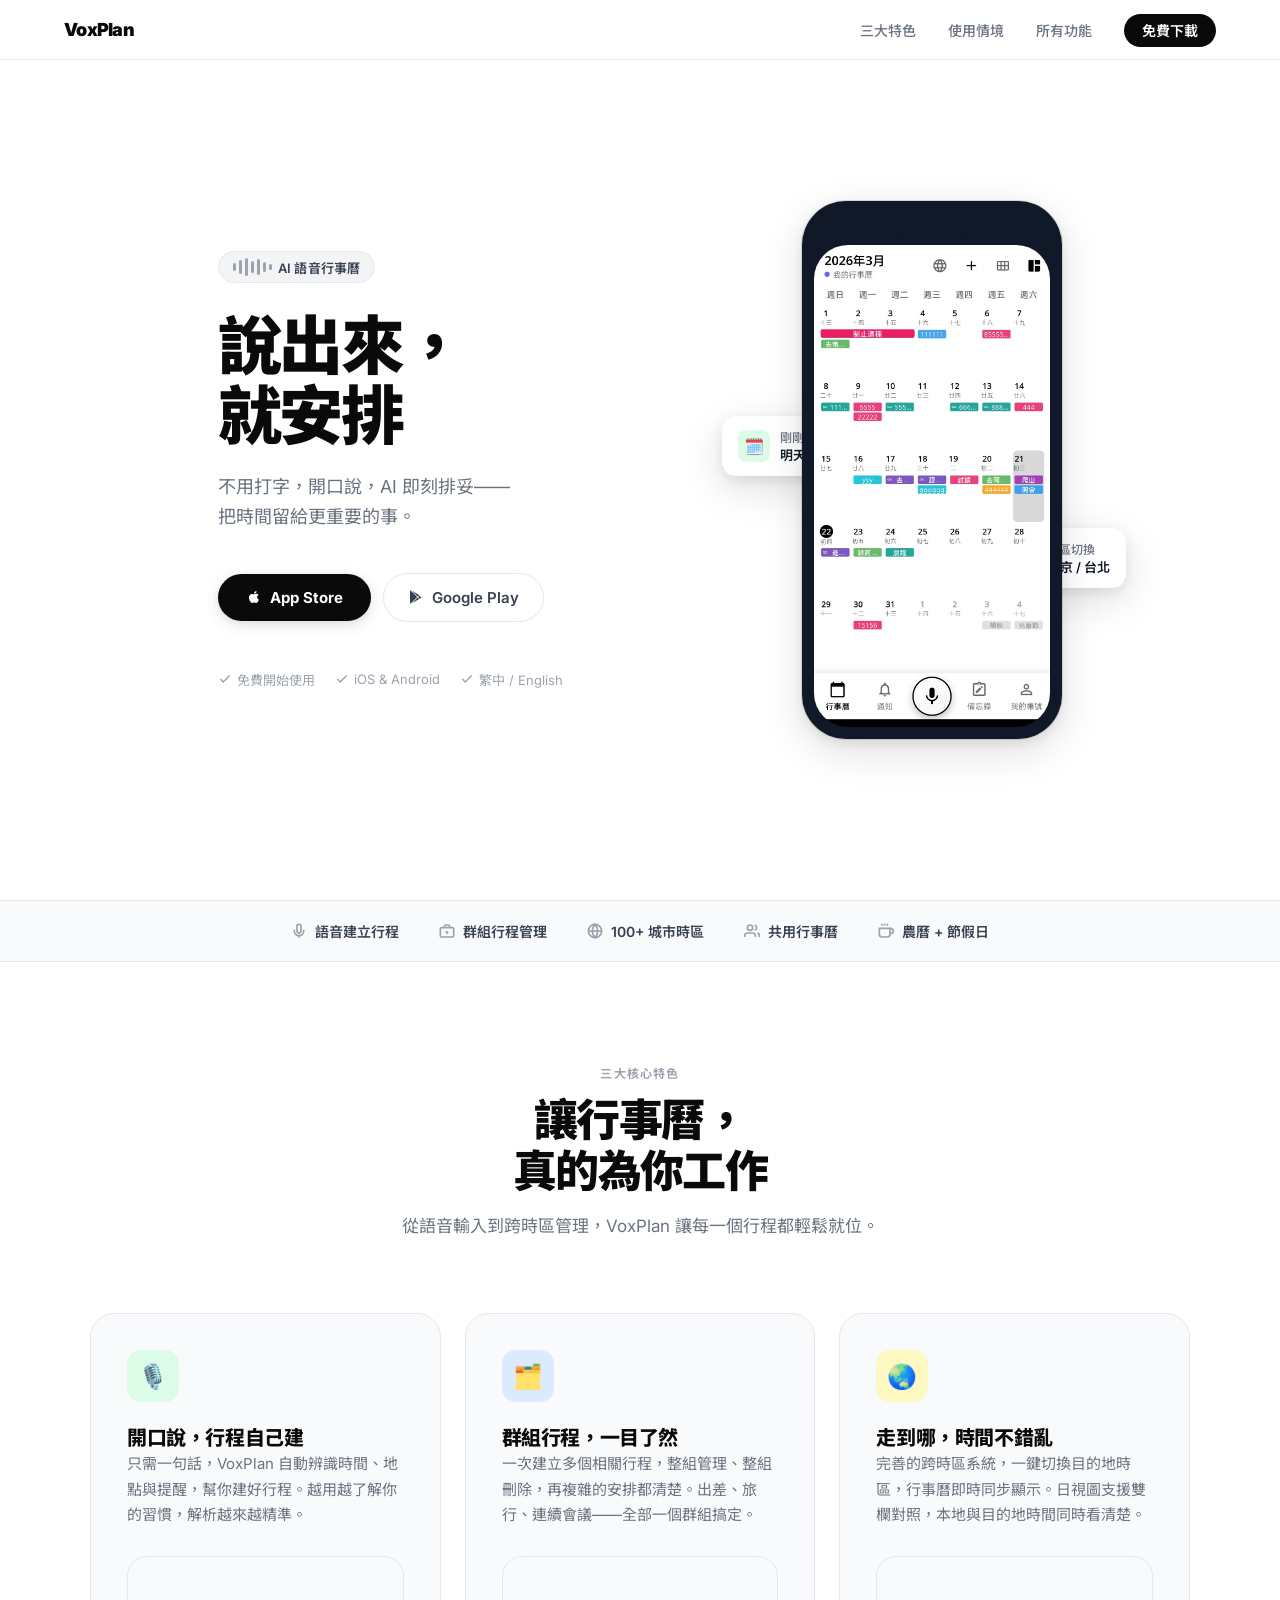
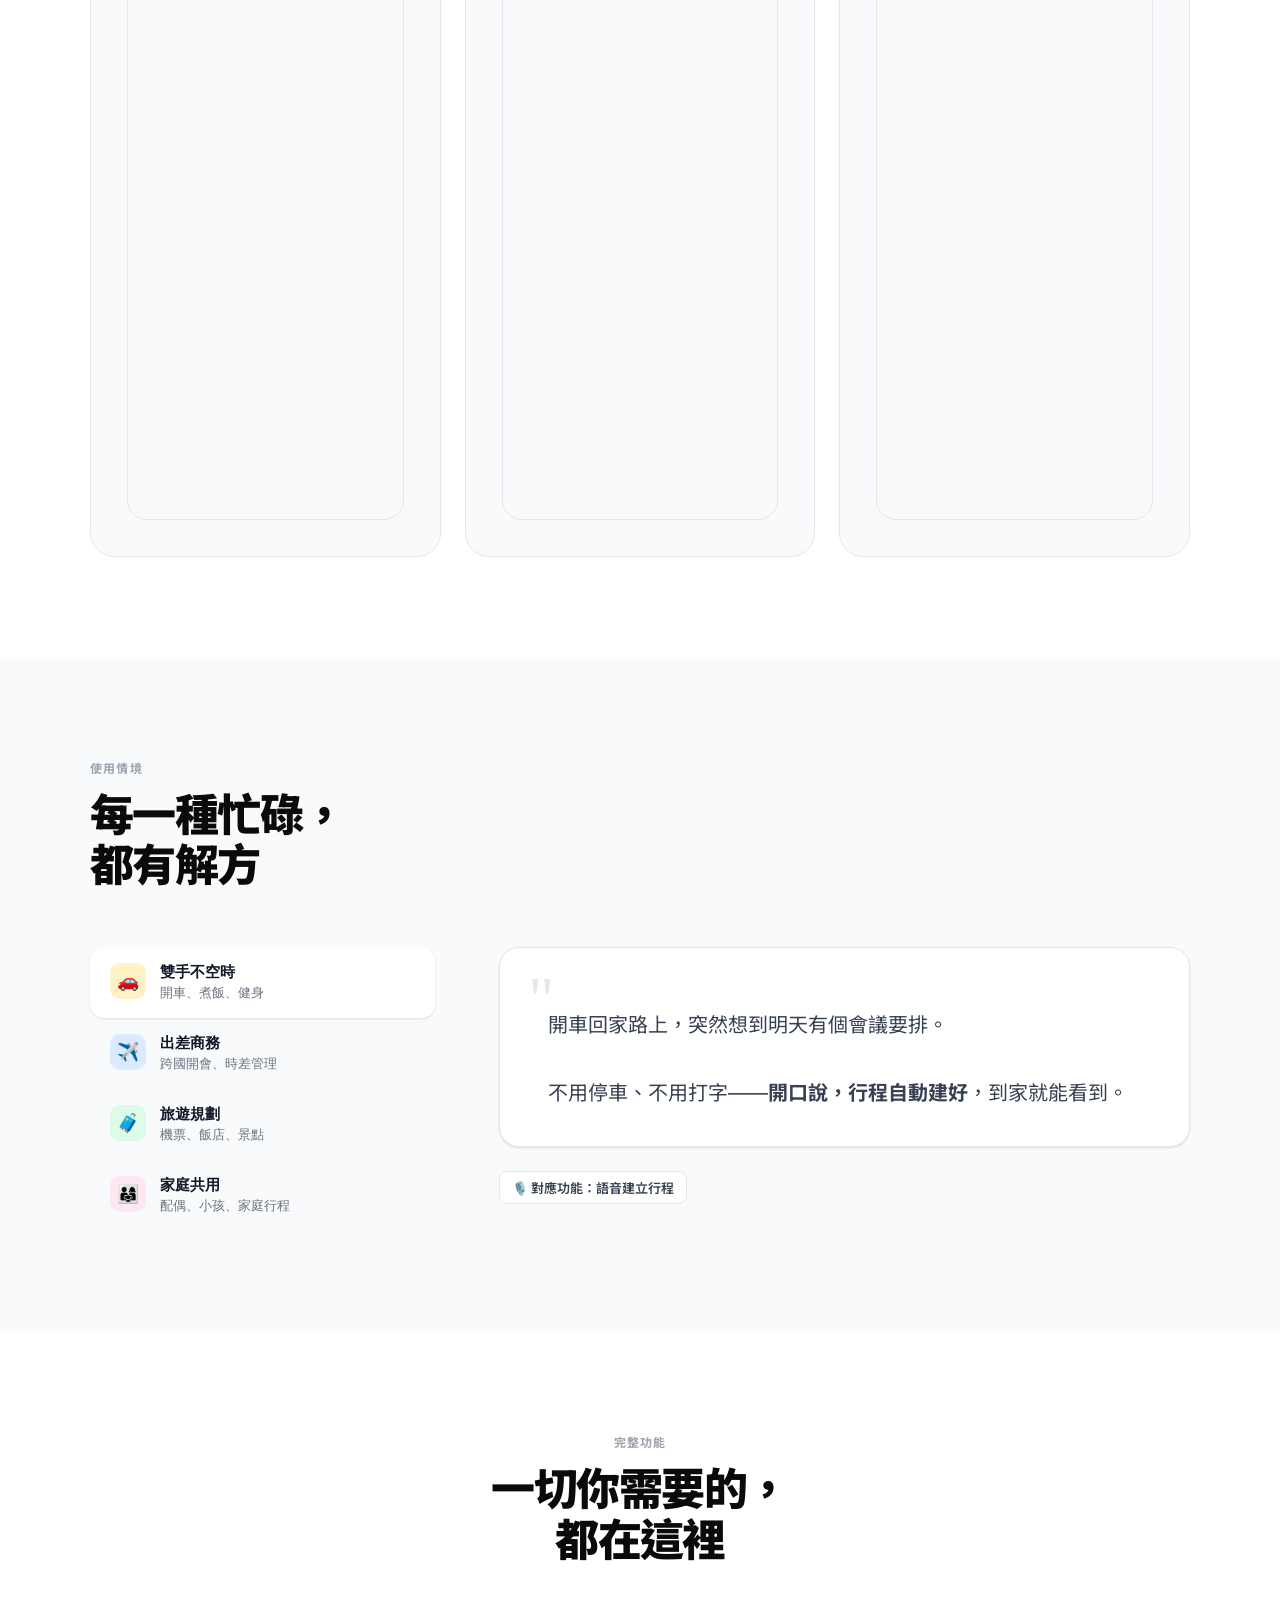
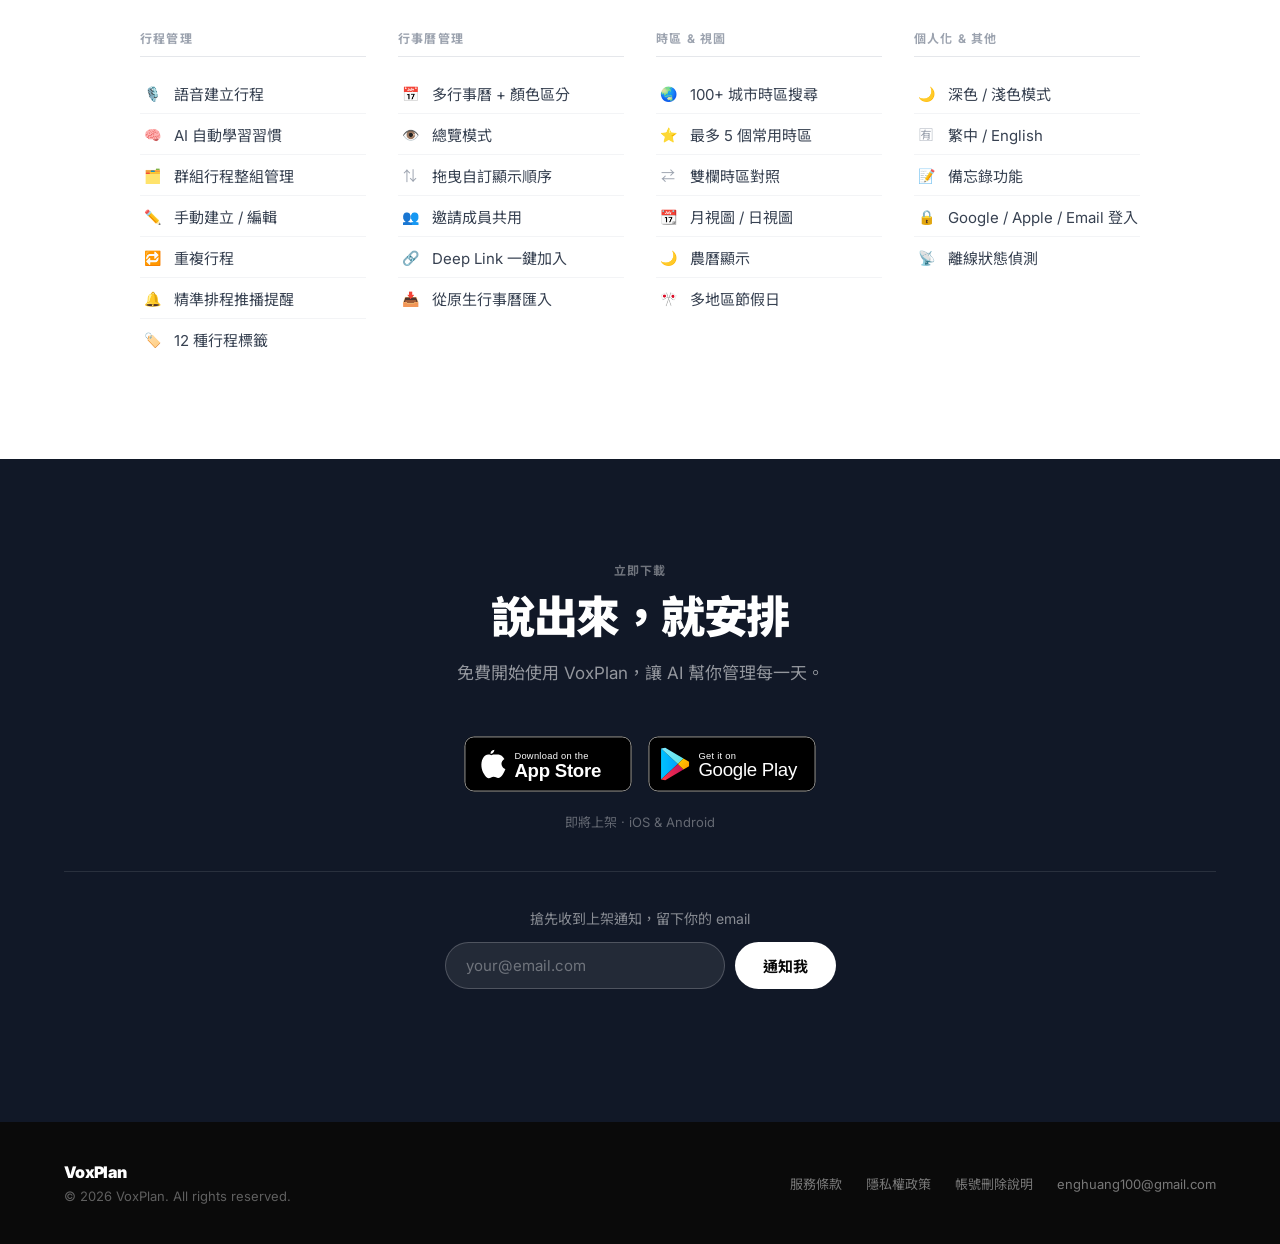
==== commit 08b80ae8: "feat：下載區新增 email 候補名單收集表單 搶先通知用戶 APP 上架，收集 email 存入 Firebase waitlist collection。  Co-Authored-By: C" ====
--- a/index.html
+++ b/index.html
@@ -682,6 +682,63 @@
       font-size: 0.8125rem;
       color: rgba(255,255,255,.35);
     }
+
+    /* ─── WAITLIST FORM ─── */
+    .waitlist-form-wrap {
+      margin-top: 40px;
+      padding-top: 36px;
+      border-top: 1px solid rgba(255,255,255,.1);
+    }
+    .waitlist-label {
+      font-size: 0.875rem;
+      color: rgba(255,255,255,.5);
+      margin-bottom: 14px;
+    }
+    .waitlist-form {
+      display: flex;
+      gap: 10px;
+      justify-content: center;
+      flex-wrap: wrap;
+    }
+    .waitlist-input {
+      padding: 13px 20px;
+      border-radius: 99px;
+      border: 1.5px solid rgba(255,255,255,.2);
+      background: rgba(255,255,255,.08);
+      color: var(--white);
+      font-size: 0.9375rem;
+      font-family: var(--font);
+      width: 280px;
+      outline: none;
+      transition: border-color .2s, background .2s;
+    }
+    .waitlist-input::placeholder { color: rgba(255,255,255,.35); }
+    .waitlist-input:focus {
+      border-color: rgba(255,255,255,.5);
+      background: rgba(255,255,255,.12);
+    }
+    .waitlist-btn {
+      padding: 13px 28px;
+      border-radius: 99px;
+      background: var(--white);
+      color: var(--black);
+      font-size: 0.9375rem;
+      font-weight: 700;
+      font-family: var(--font);
+      border: none;
+      cursor: pointer;
+      transition: opacity .15s, transform .15s;
+      white-space: nowrap;
+    }
+    .waitlist-btn:hover { opacity: .88; transform: translateY(-1px); }
+    .waitlist-btn:disabled { opacity: .5; cursor: not-allowed; transform: none; }
+    .waitlist-msg {
+      margin-top: 14px;
+      font-size: 0.875rem;
+      min-height: 1.4em;
+    }
+    .waitlist-msg.success { color: #86efac; }
+    .waitlist-msg.error   { color: #fca5a5; }
 
     /* ─── FOOTER ─── */
     footer {
@@ -1048,6 +1105,22 @@
       </a>
     </div>
     <p class="coming-soon-note">即將上架 · iOS & Android</p>
+
+    <!-- Email 候補名單 -->
+    <div class="waitlist-form-wrap reveal">
+      <p class="waitlist-label">搶先收到上架通知，留下你的 email</p>
+      <div class="waitlist-form">
+        <input
+          type="email"
+          class="waitlist-input"
+          id="waitlistEmail"
+          placeholder="your@email.com"
+          autocomplete="email"
+        >
+        <button class="waitlist-btn" id="waitlistBtn" onclick="submitWaitlist()">通知我</button>
+      </div>
+      <p class="waitlist-msg" id="waitlistMsg"></p>
+    </div>
   </section>
 
   <!-- ─── FOOTER ─── -->
@@ -1072,6 +1145,59 @@
       tabs.forEach((t, i) => t.classList.toggle('active', i === idx));
       contents.forEach((c, i) => c.classList.toggle('active', i === idx));
     }
+
+    // Waitlist
+    async function submitWaitlist() {
+      const input = document.getElementById('waitlistEmail');
+      const btn   = document.getElementById('waitlistBtn');
+      const msg   = document.getElementById('waitlistMsg');
+      const email = input.value.trim();
+
+      msg.className = 'waitlist-msg';
+      msg.textContent = '';
+
+      if (!email) {
+        msg.className = 'waitlist-msg error';
+        msg.textContent = '請填入 email';
+        return;
+      }
+
+      btn.disabled = true;
+      btn.textContent = '送出中…';
+
+      try {
+        const res = await fetch(
+          'https://us-central1-ai-calendar-app-3b976.cloudfunctions.net/addToWaitlist',
+          {
+            method: 'POST',
+            headers: { 'Content-Type': 'application/json' },
+            body: JSON.stringify({ email }),
+          }
+        );
+        const data = await res.json();
+
+        if (res.ok) {
+          msg.className = 'waitlist-msg success';
+          msg.textContent = data.status === 'already_subscribed'
+            ? '你已經在名單中了！'
+            : '已收到！上架時會第一時間通知您';
+          input.value = '';
+          btn.textContent = '已送出';
+        } else {
+          throw new Error(data.error || '發生錯誤');
+        }
+      } catch (e) {
+        msg.className = 'waitlist-msg error';
+        msg.textContent = e.message || '送出失敗，請稍後再試';
+        btn.disabled = false;
+        btn.textContent = '通知我';
+      }
+    }
+
+    // 按 Enter 也能送出
+    document.getElementById('waitlistEmail').addEventListener('keydown', function(e) {
+      if (e.key === 'Enter') submitWaitlist();
+    });
 
     // Scroll Reveal
     const revealEls = document.querySelectorAll('.reveal');
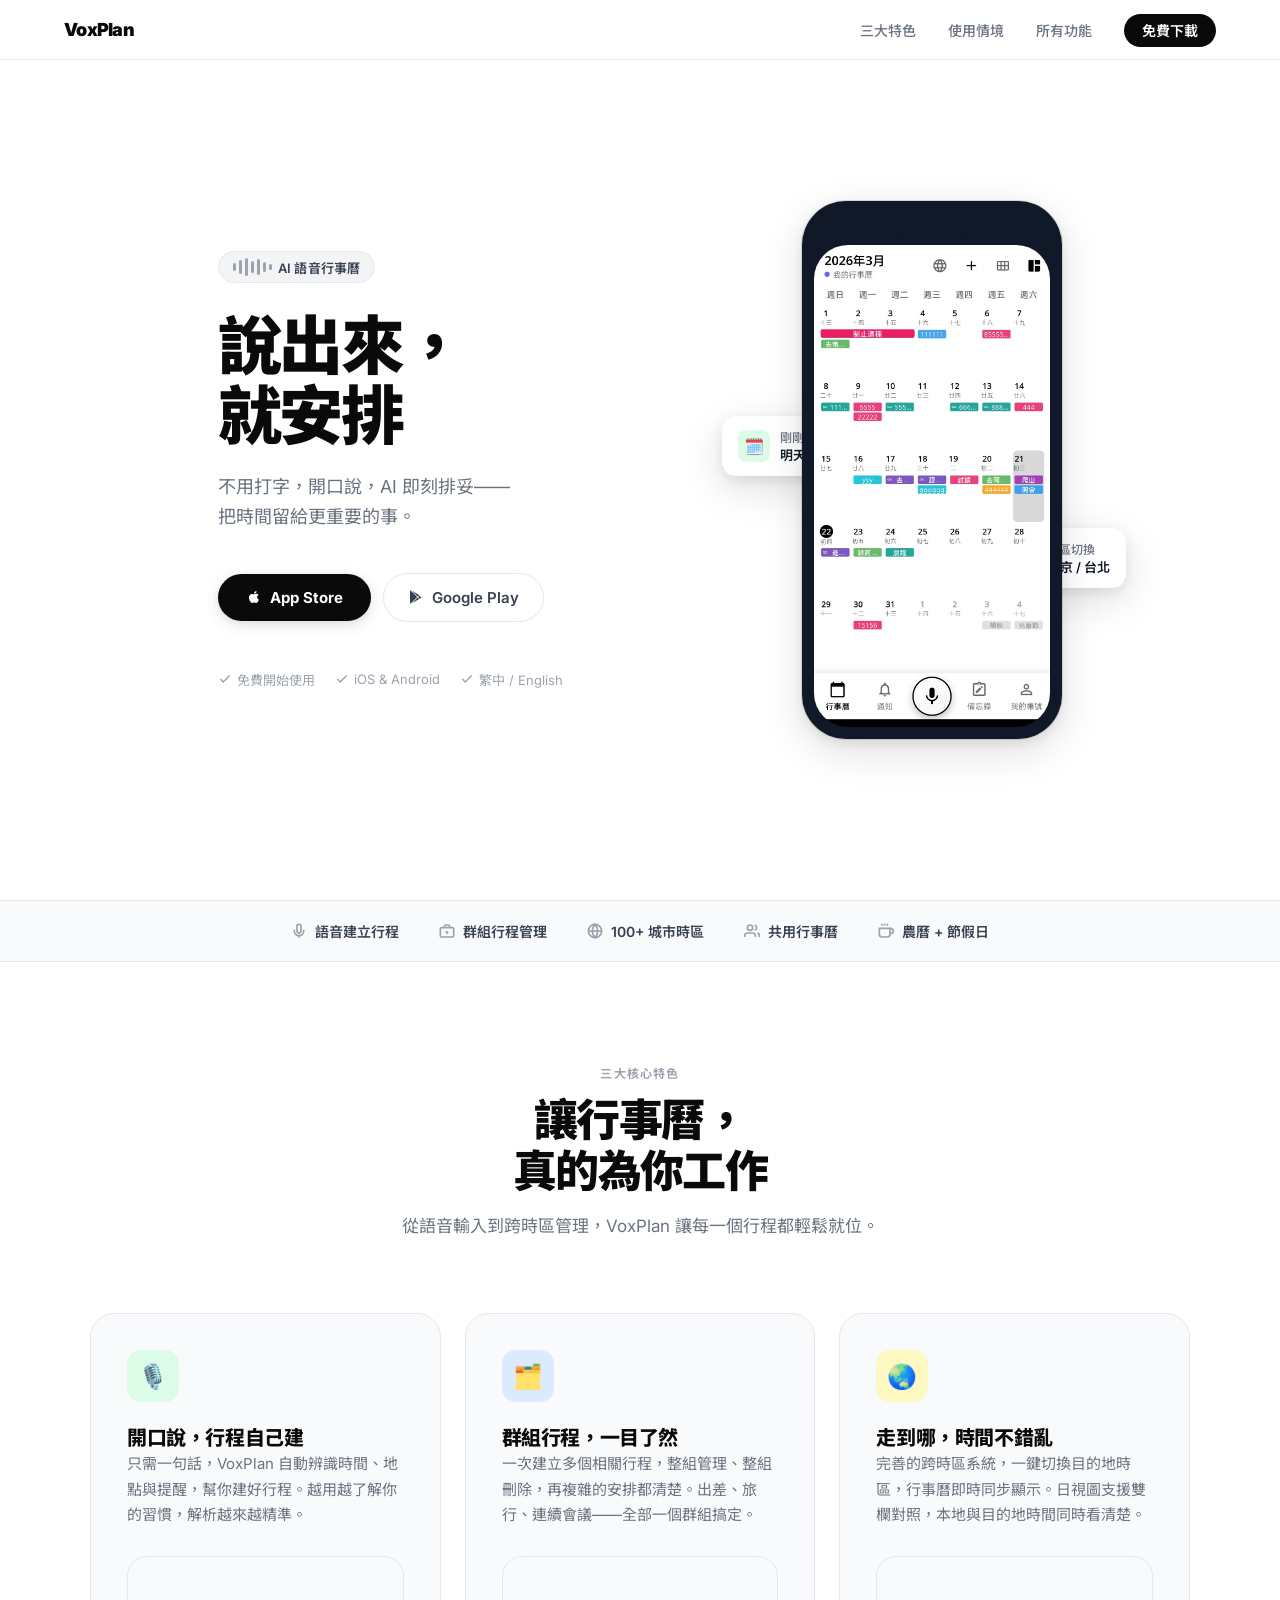
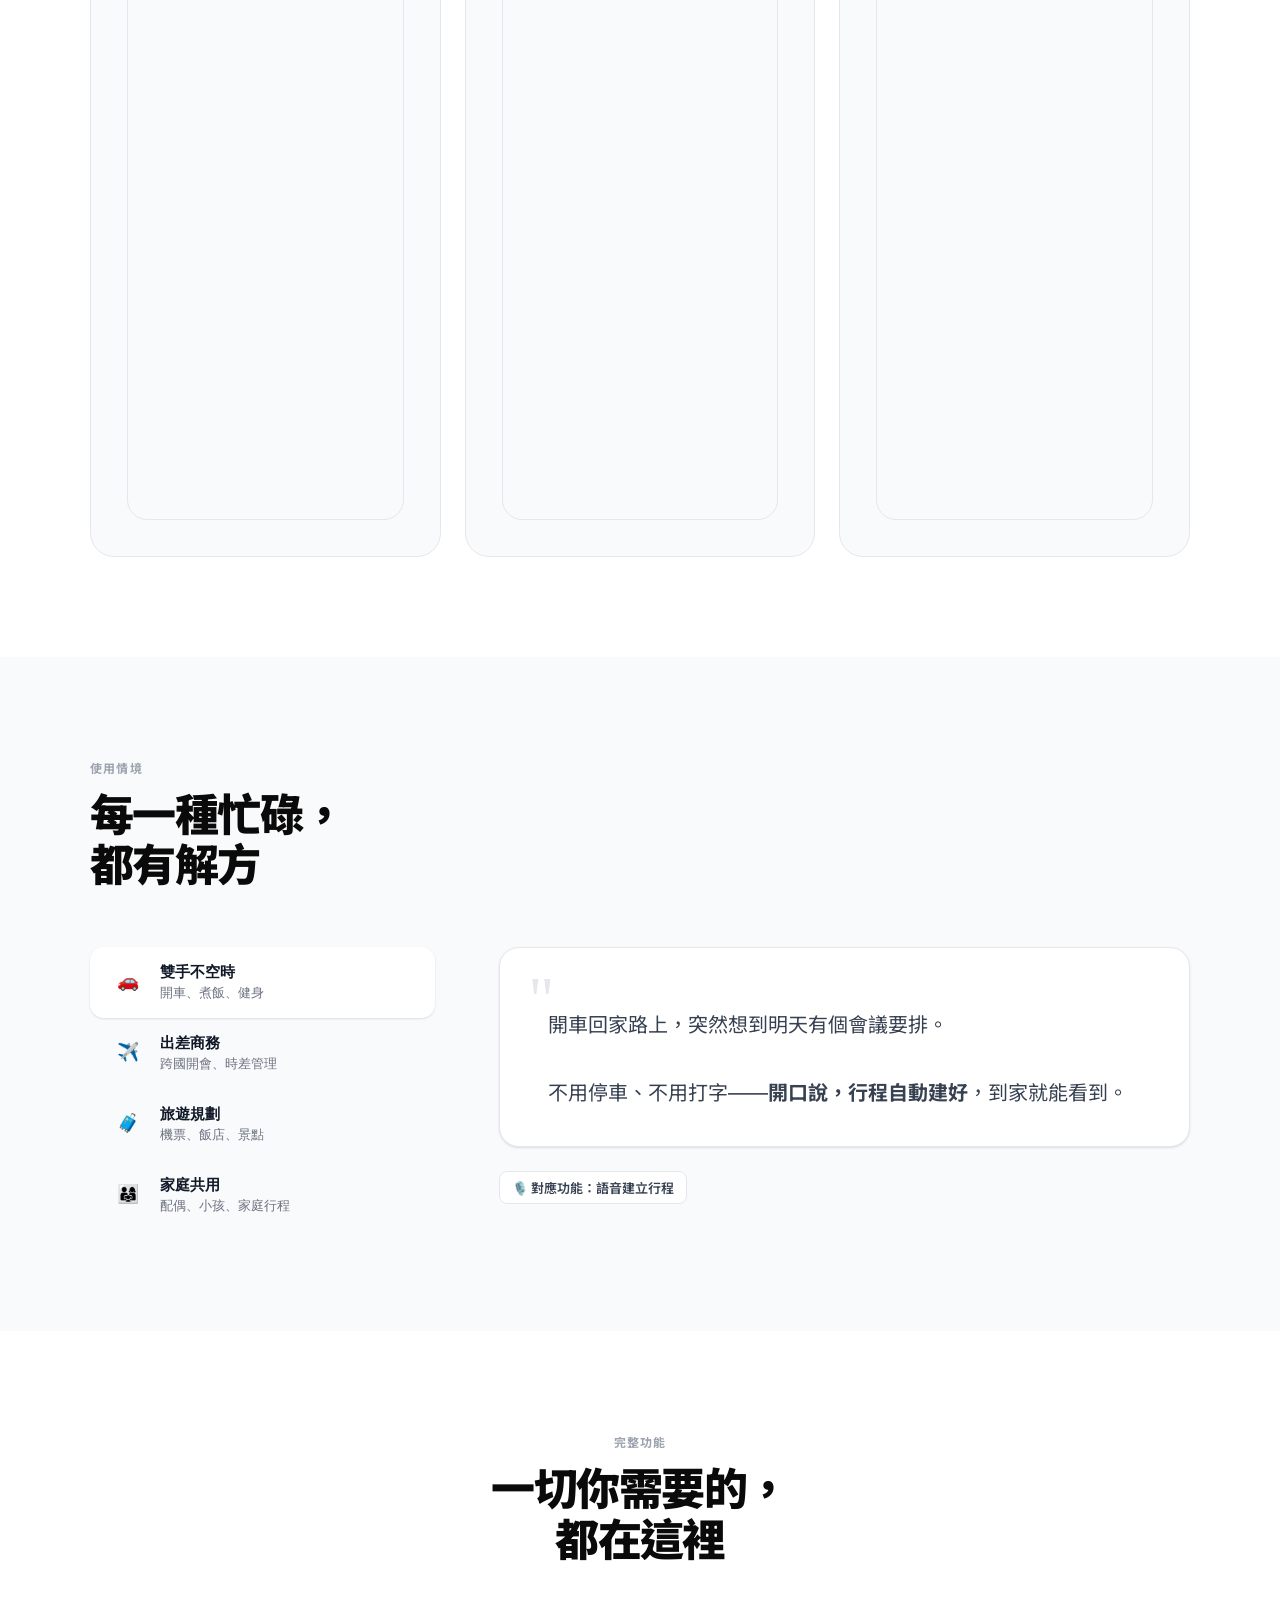
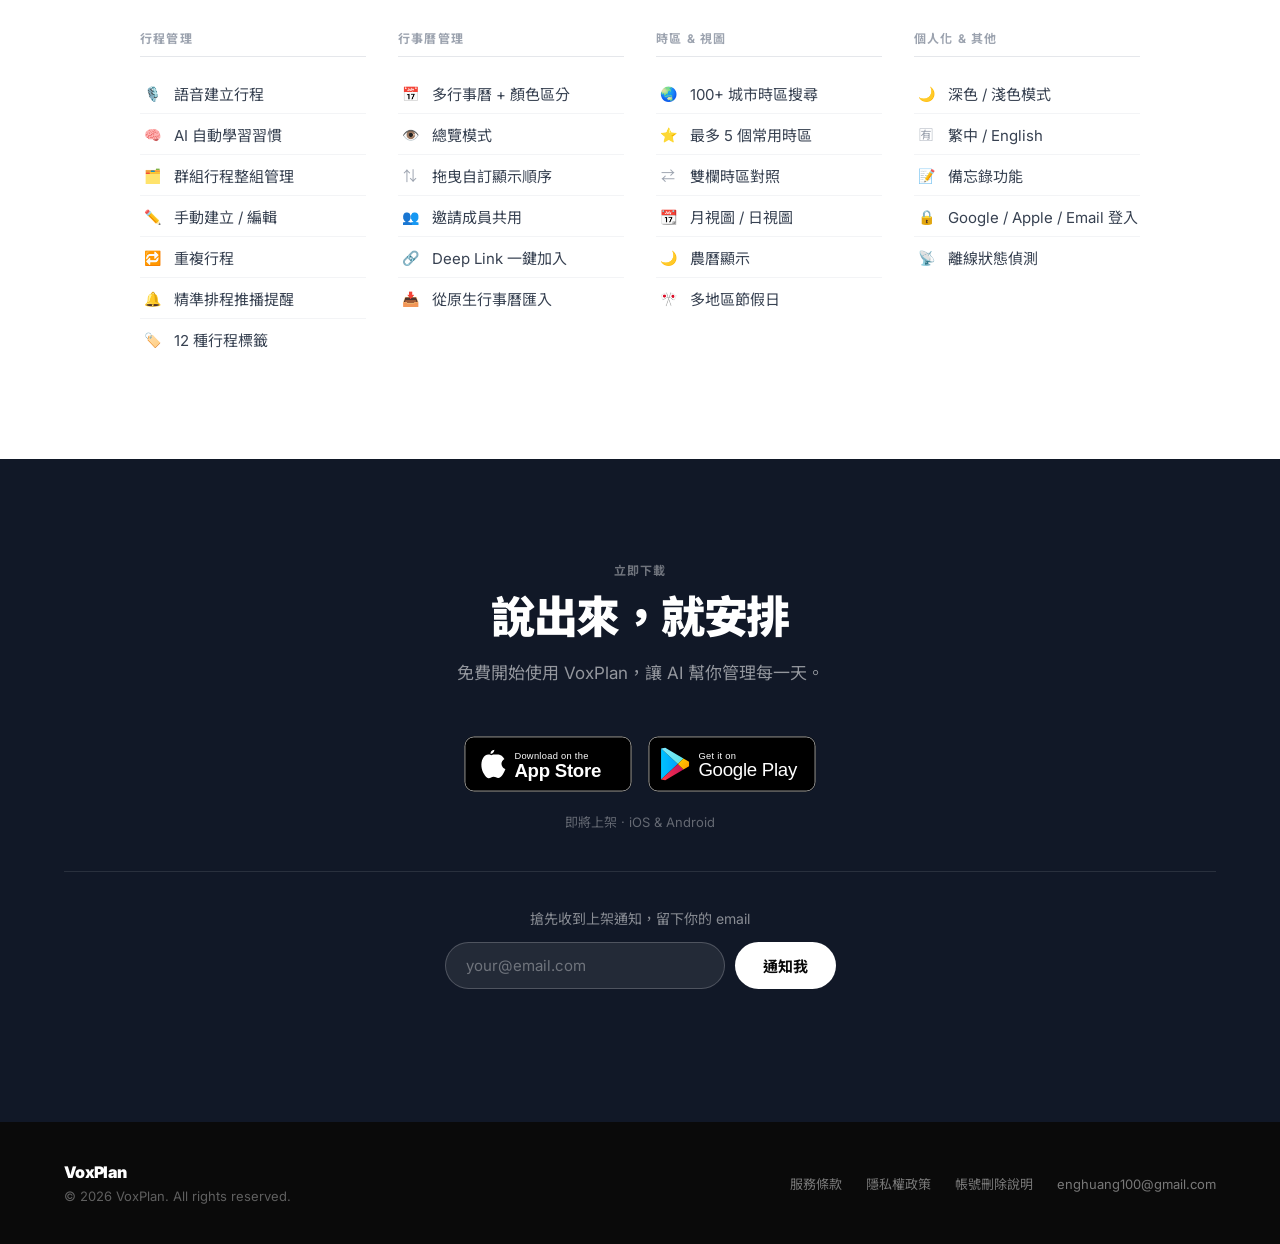
==== commit 08d8aaf1: "style：移除使用情境圖示的彩色背景，改為純色 emoji 顯示 Co-Authored-By: Claude Sonnet 4.6 <noreply@anthropic.com>" ====
--- a/index.html
+++ b/index.html
@@ -964,28 +964,28 @@
       <div class="use-cases-inner">
         <div class="use-cases-nav">
           <button class="use-case-tab active" onclick="switchTab(0)">
-            <div class="tab-icon" style="background:#fef3c7">🚗</div>
+            <div class="tab-icon">🚗</div>
             <div class="tab-text">
               <strong>雙手不空時</strong>
               <span>開車、煮飯、健身</span>
             </div>
           </button>
           <button class="use-case-tab" onclick="switchTab(1)">
-            <div class="tab-icon" style="background:#dbeafe">✈️</div>
+            <div class="tab-icon">✈️</div>
             <div class="tab-text">
               <strong>出差商務</strong>
               <span>跨國開會、時差管理</span>
             </div>
           </button>
           <button class="use-case-tab" onclick="switchTab(2)">
-            <div class="tab-icon" style="background:#dcfce7">🧳</div>
+            <div class="tab-icon">🧳</div>
             <div class="tab-text">
               <strong>旅遊規劃</strong>
               <span>機票、飯店、景點</span>
             </div>
           </button>
           <button class="use-case-tab" onclick="switchTab(3)">
-            <div class="tab-icon" style="background:#fce7f3">👨‍👩‍👧</div>
+            <div class="tab-icon">👨‍👩‍👧</div>
             <div class="tab-text">
               <strong>家庭共用</strong>
               <span>配偶、小孩、家庭行程</span>
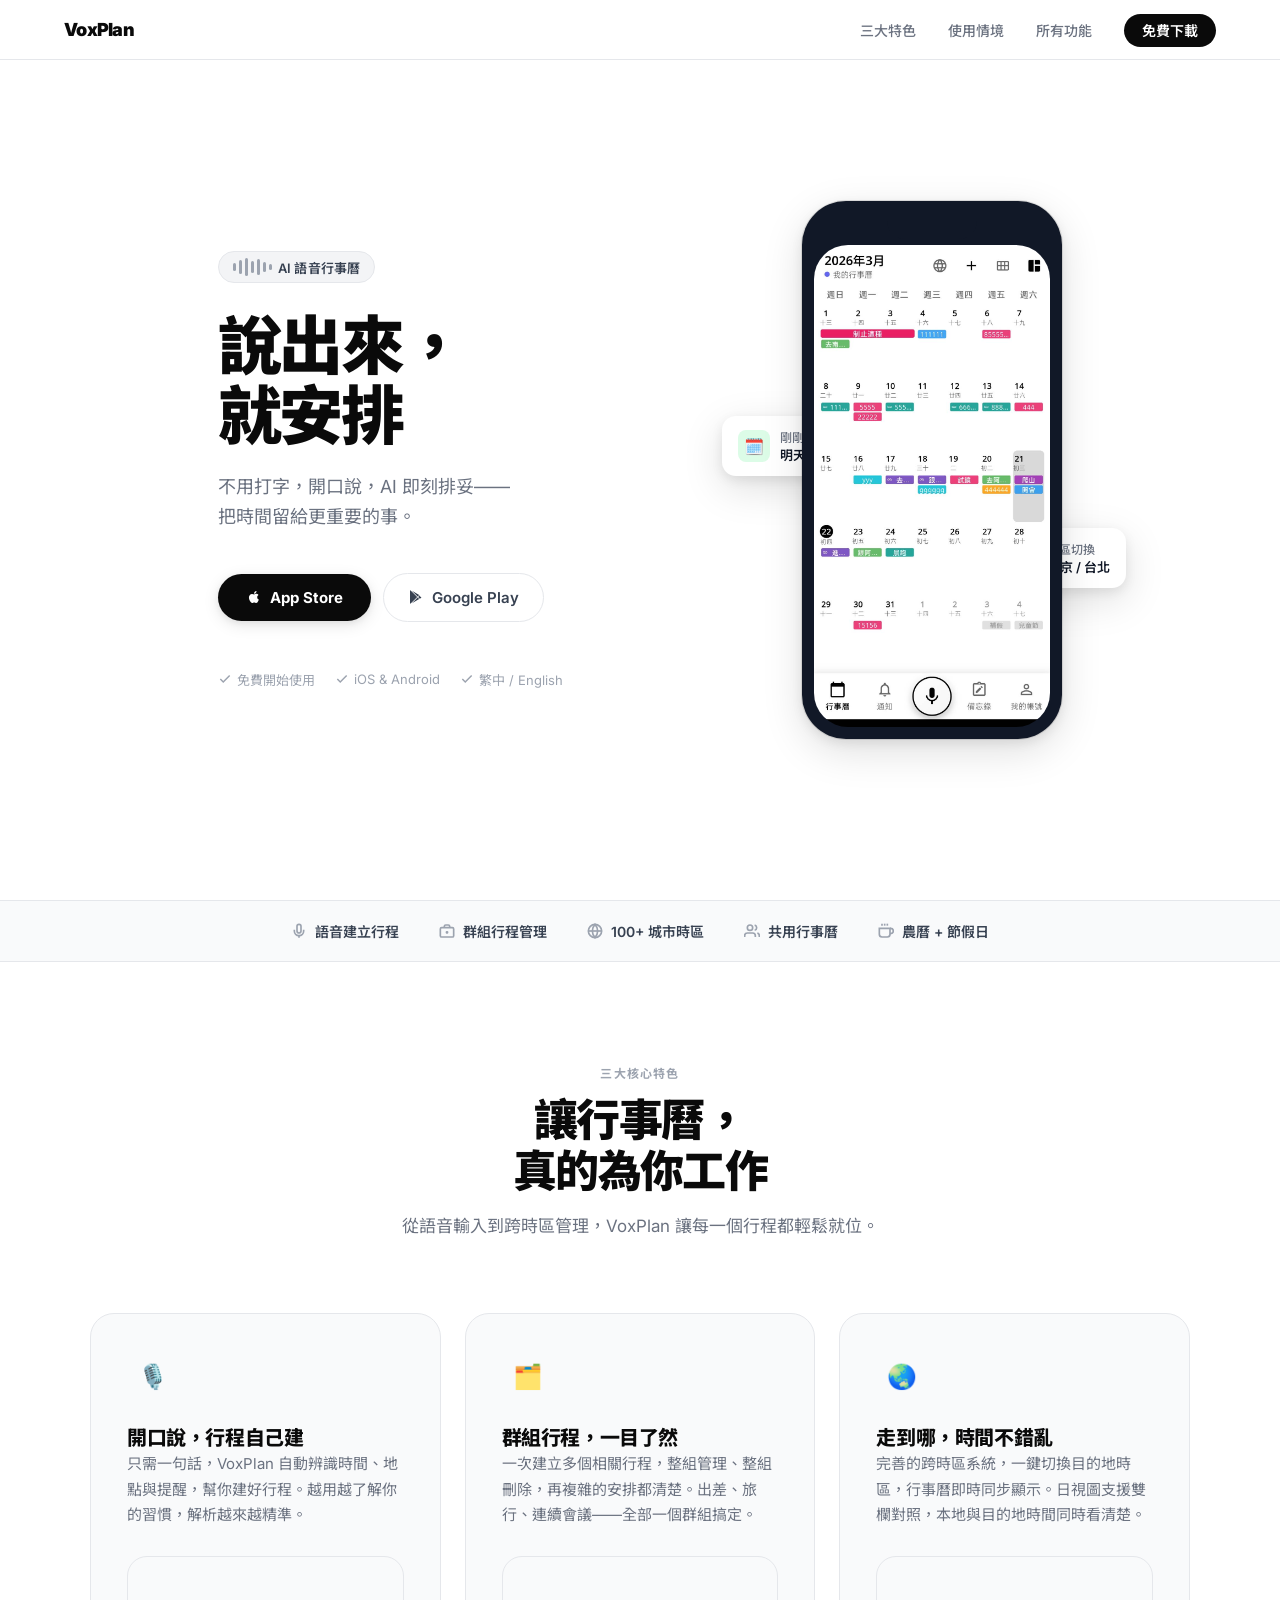
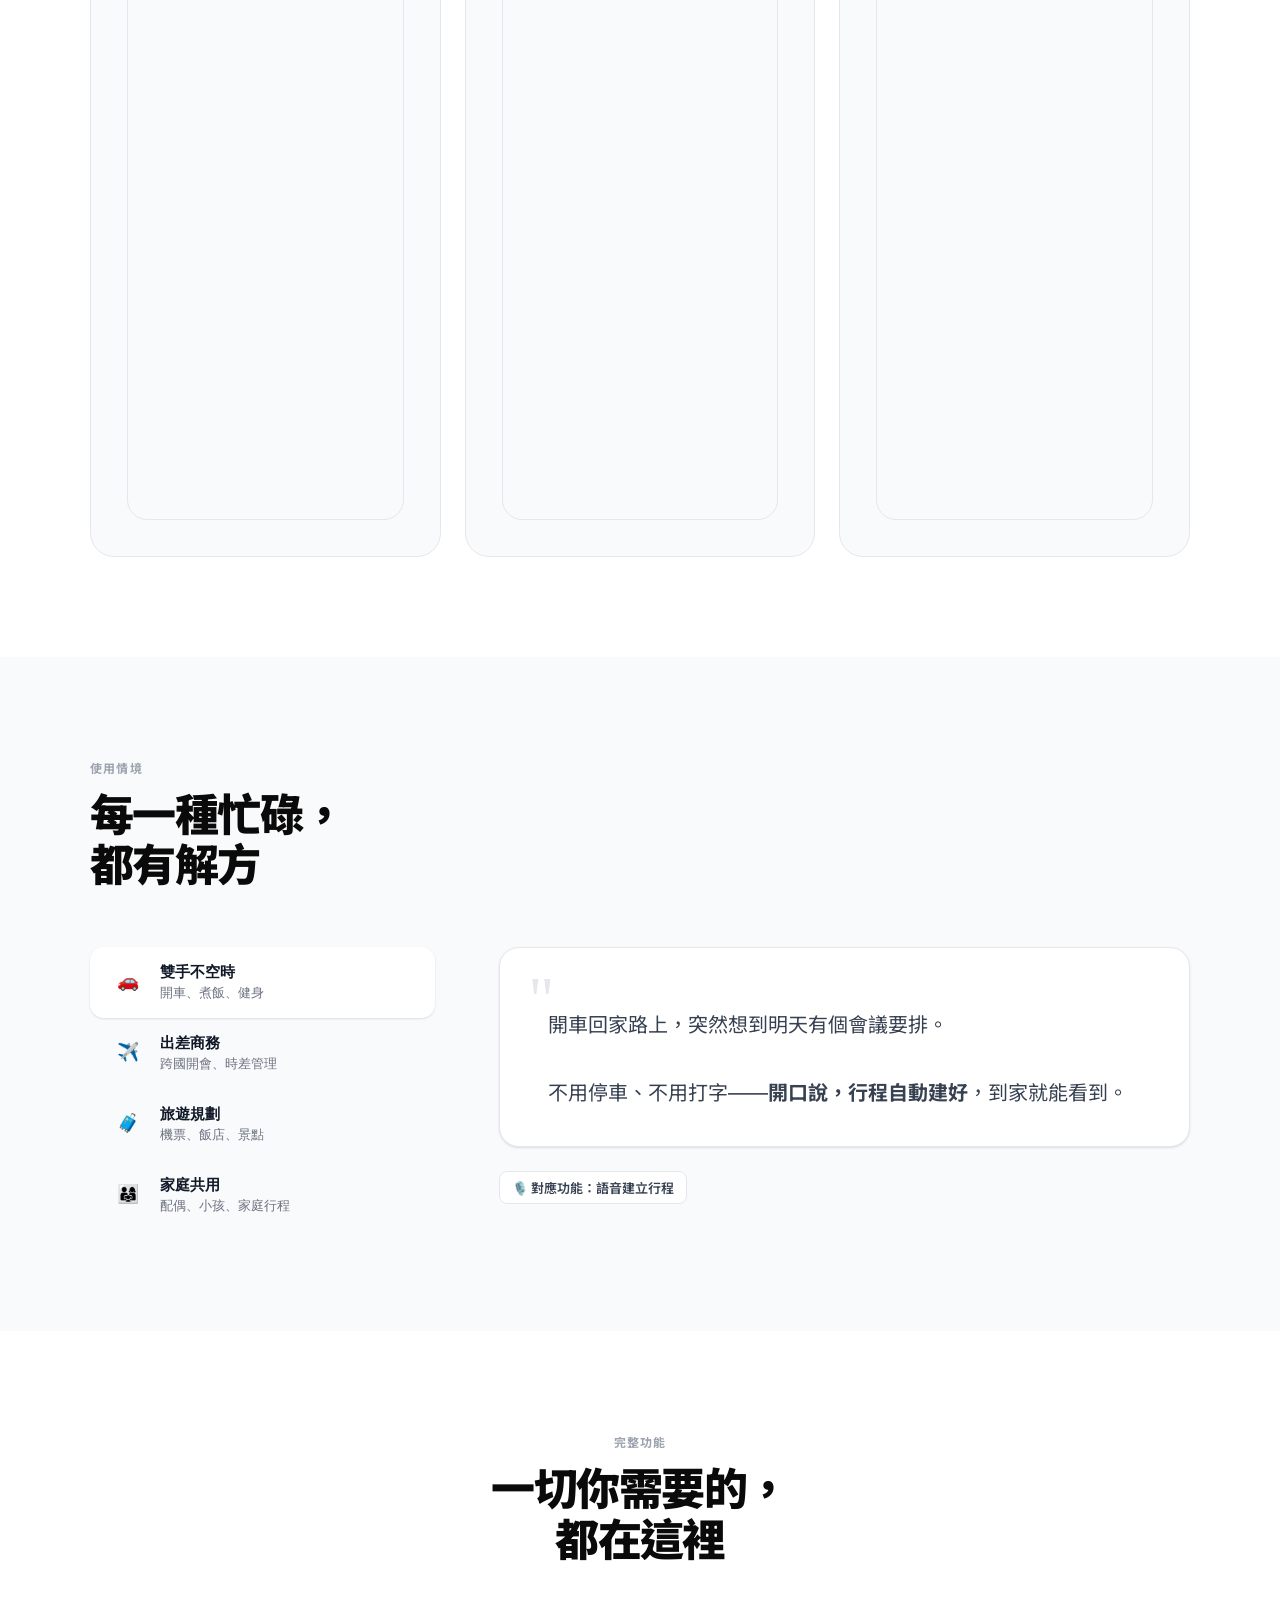
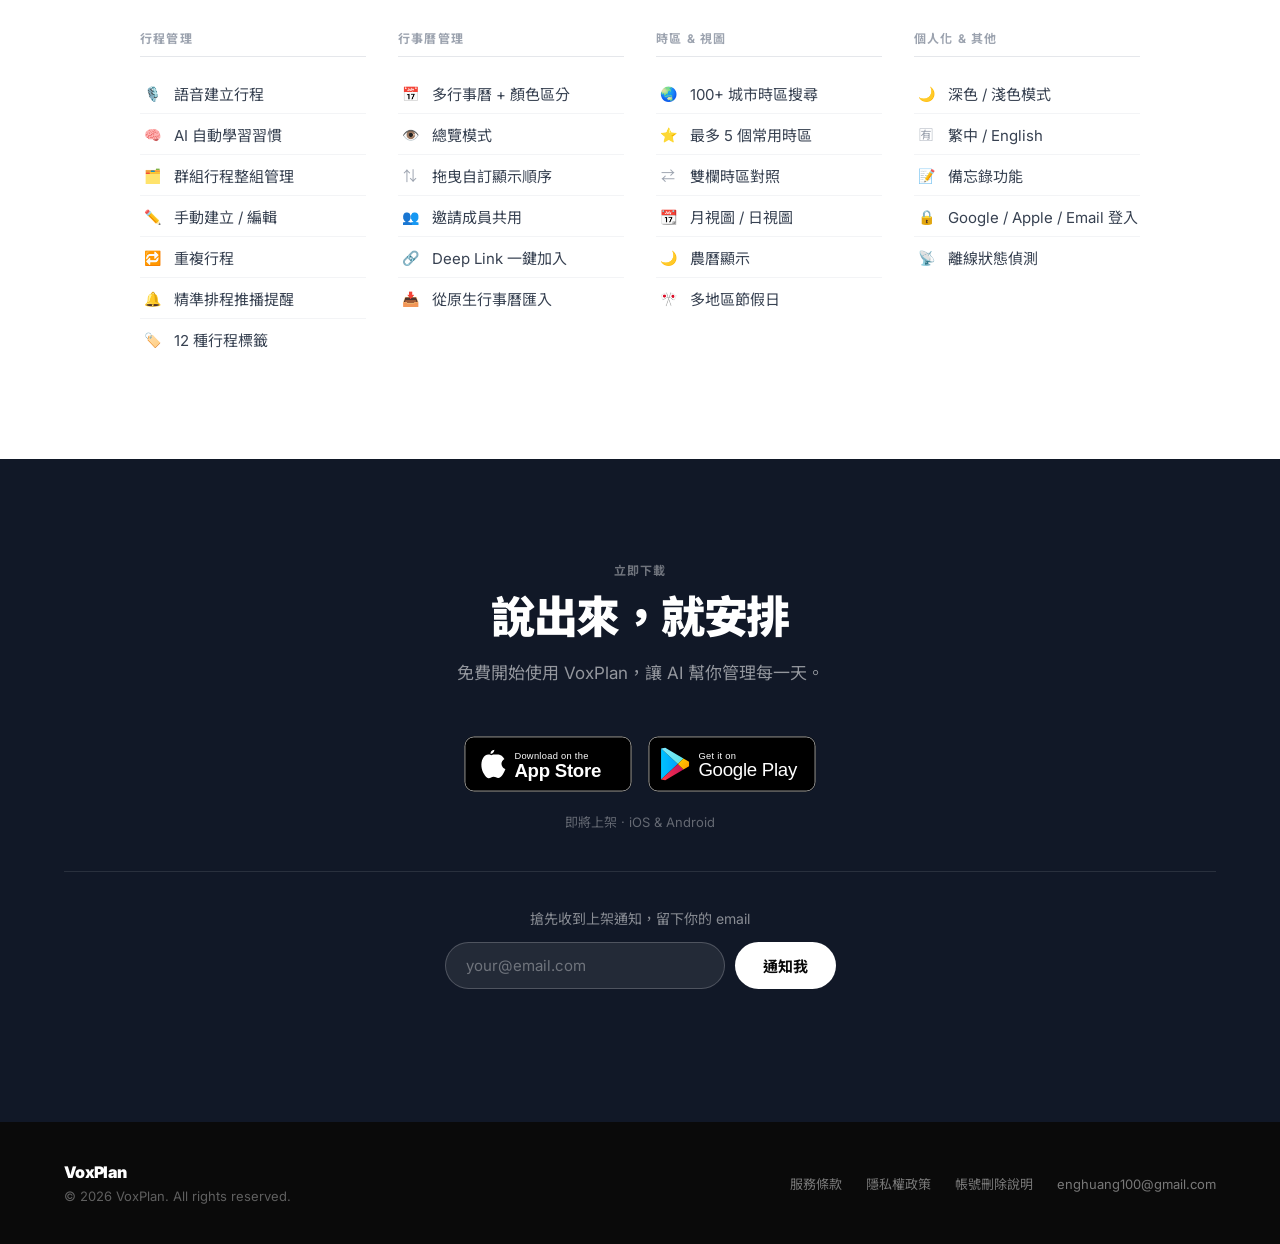
==== commit aa6502e1: "style：移除三大特色卡片圖示的彩色背景，改為純色 emoji 顯示 Co-Authored-By: Claude Sonnet 4.6 <noreply@anthropic.com>" ====
--- a/index.html
+++ b/index.html
@@ -914,7 +914,7 @@
     <div class="features-grid">
       <!-- Feature 1 -->
       <div class="feature-card reveal">
-        <div class="feature-icon-wrap" style="background:#dcfce7">🎙️</div>
+        <div class="feature-icon-wrap">🎙️</div>
         <div>
           <h3>開口說，行程自己建</h3>
           <p>只需一句話，VoxPlan 自動辨識時間、地點與提醒，幫你建好行程。越用越了解你的習慣，解析越來越精準。</p>
@@ -927,7 +927,7 @@
 
       <!-- Feature 2 -->
       <div class="feature-card reveal" style="transition-delay:.1s">
-        <div class="feature-icon-wrap" style="background:#dbeafe">🗂️</div>
+        <div class="feature-icon-wrap">🗂️</div>
         <div>
           <h3>群組行程，一目了然</h3>
           <p>一次建立多個相關行程，整組管理、整組刪除，再複雜的安排都清楚。出差、旅行、連續會議——全部一個群組搞定。</p>
@@ -940,7 +940,7 @@
 
       <!-- Feature 3 -->
       <div class="feature-card reveal" style="transition-delay:.2s">
-        <div class="feature-icon-wrap" style="background:#fef9c3">🌏</div>
+        <div class="feature-icon-wrap">🌏</div>
         <div>
           <h3>走到哪，時間不錯亂</h3>
           <p>完善的跨時區系統，一鍵切換目的地時區，行事曆即時同步顯示。日視圖支援雙欄對照，本地與目的地時間同時看清楚。</p>
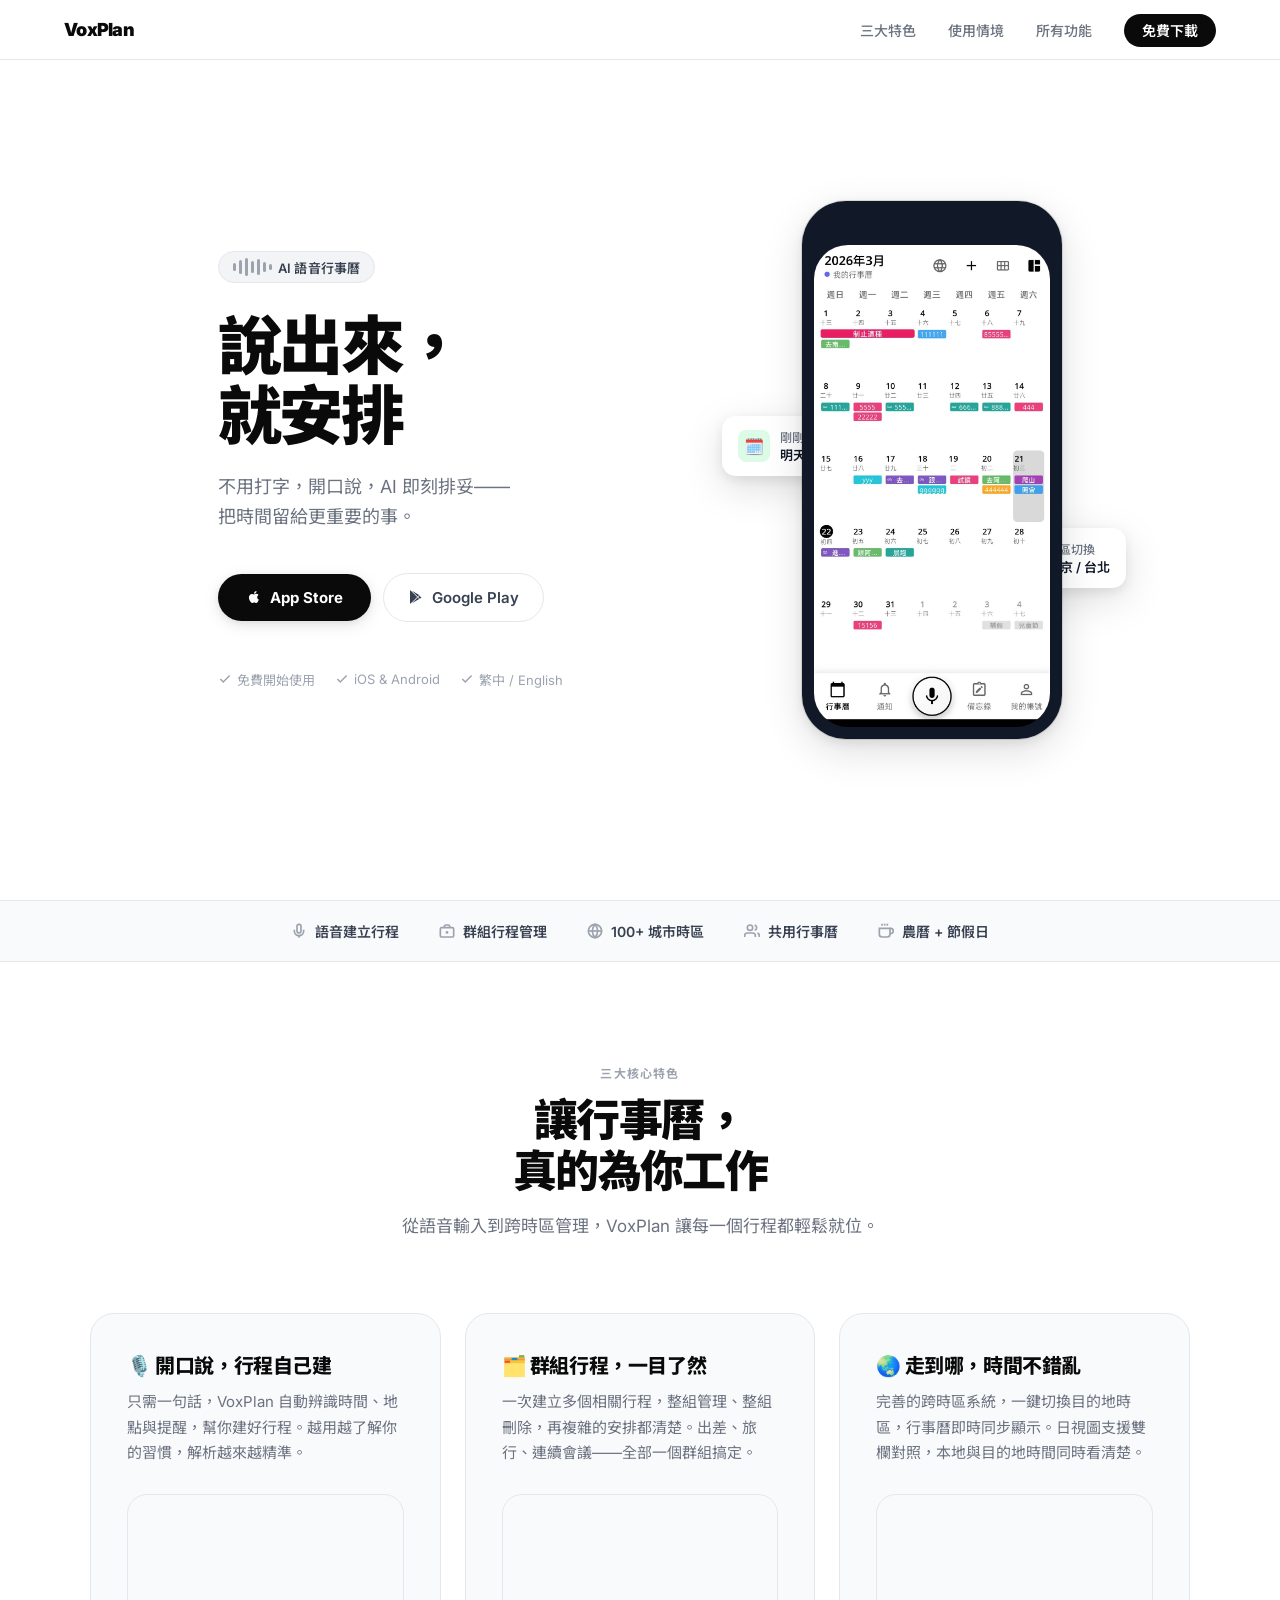
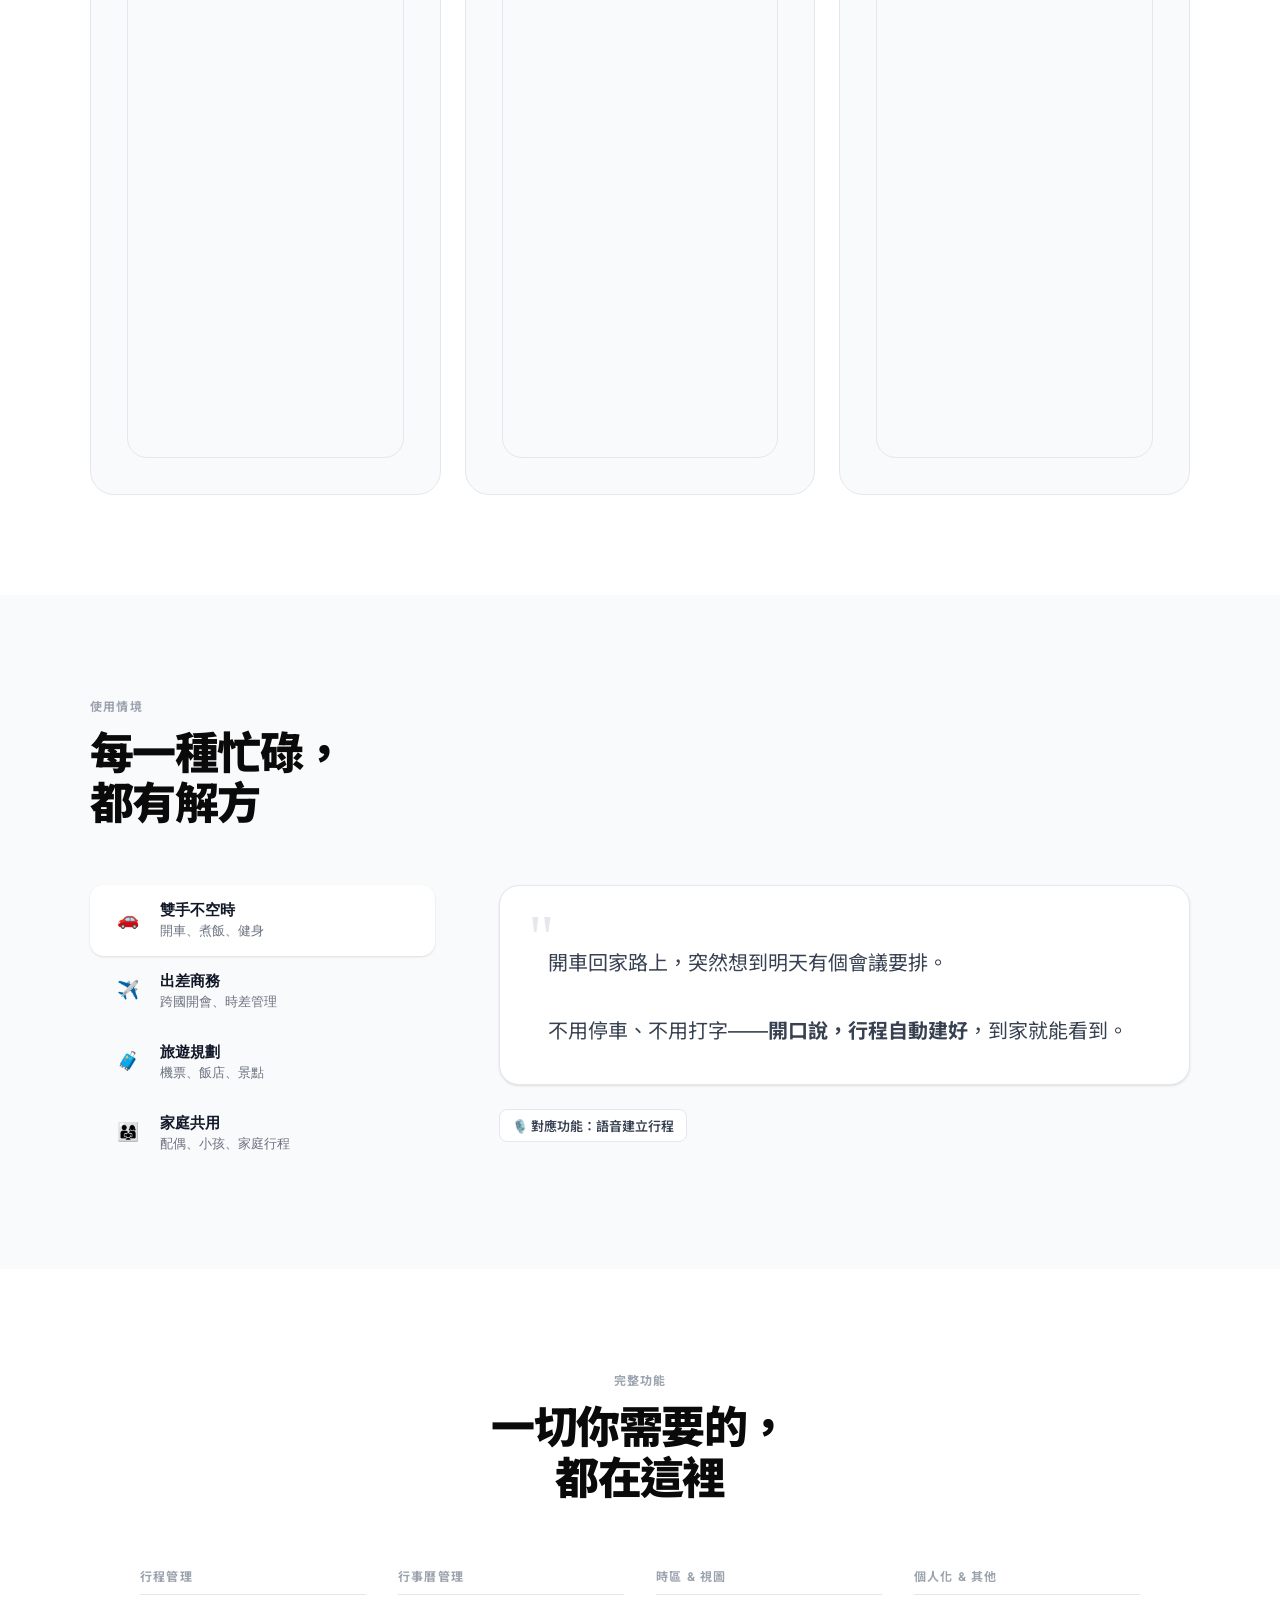
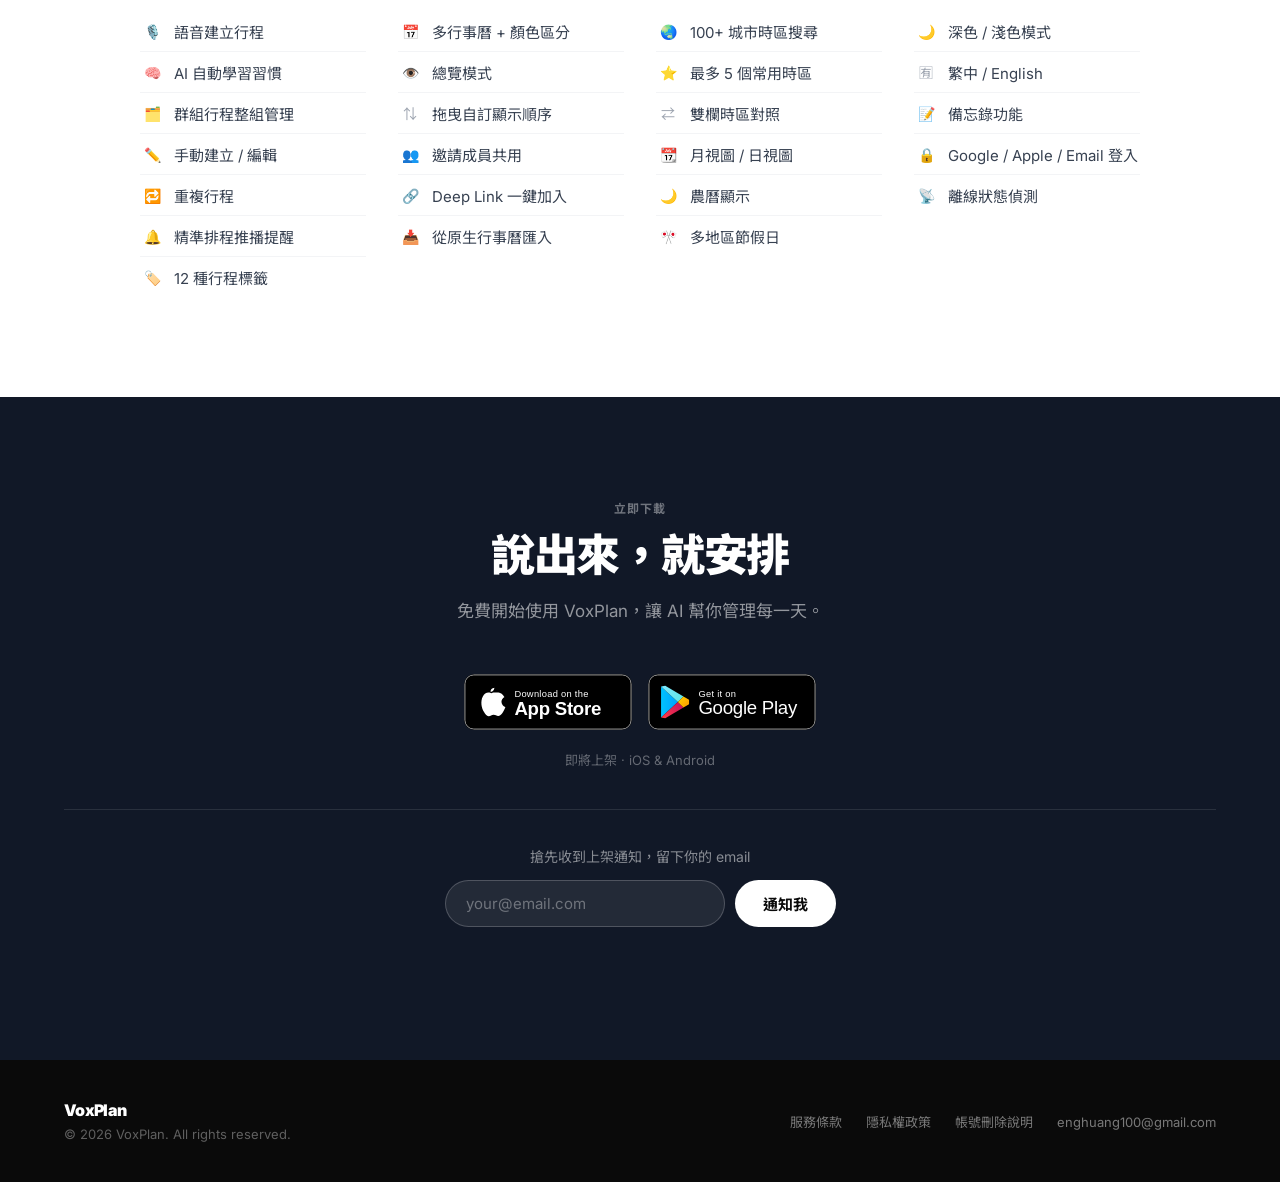
==== commit 754be78d: "style：特色卡片圖示移至標題前，標題與內文增加間距 Co-Authored-By: Claude Sonnet 4.6 <noreply@anthropic.com>" ====
--- a/index.html
+++ b/index.html
@@ -449,6 +449,7 @@
       font-weight: 800;
       letter-spacing: -0.02em;
       color: var(--black);
+      margin-bottom: 10px;
     }
     .feature-card p {
       font-size: 0.9375rem;
@@ -914,9 +915,8 @@
     <div class="features-grid">
       <!-- Feature 1 -->
       <div class="feature-card reveal">
-        <div class="feature-icon-wrap">🎙️</div>
         <div>
-          <h3>開口說，行程自己建</h3>
+          <h3>🎙️ 開口說，行程自己建</h3>
           <p>只需一句話，VoxPlan 自動辨識時間、地點與提醒，幫你建好行程。越用越了解你的習慣，解析越來越精準。</p>
         </div>
 
@@ -927,9 +927,8 @@
 
       <!-- Feature 2 -->
       <div class="feature-card reveal" style="transition-delay:.1s">
-        <div class="feature-icon-wrap">🗂️</div>
         <div>
-          <h3>群組行程，一目了然</h3>
+          <h3>🗂️ 群組行程，一目了然</h3>
           <p>一次建立多個相關行程，整組管理、整組刪除，再複雜的安排都清楚。出差、旅行、連續會議——全部一個群組搞定。</p>
         </div>
 
@@ -940,9 +939,8 @@
 
       <!-- Feature 3 -->
       <div class="feature-card reveal" style="transition-delay:.2s">
-        <div class="feature-icon-wrap">🌏</div>
         <div>
-          <h3>走到哪，時間不錯亂</h3>
+          <h3>🌏 走到哪，時間不錯亂</h3>
           <p>完善的跨時區系統，一鍵切換目的地時區，行事曆即時同步顯示。日視圖支援雙欄對照，本地與目的地時間同時看清楚。</p>
         </div>
 
